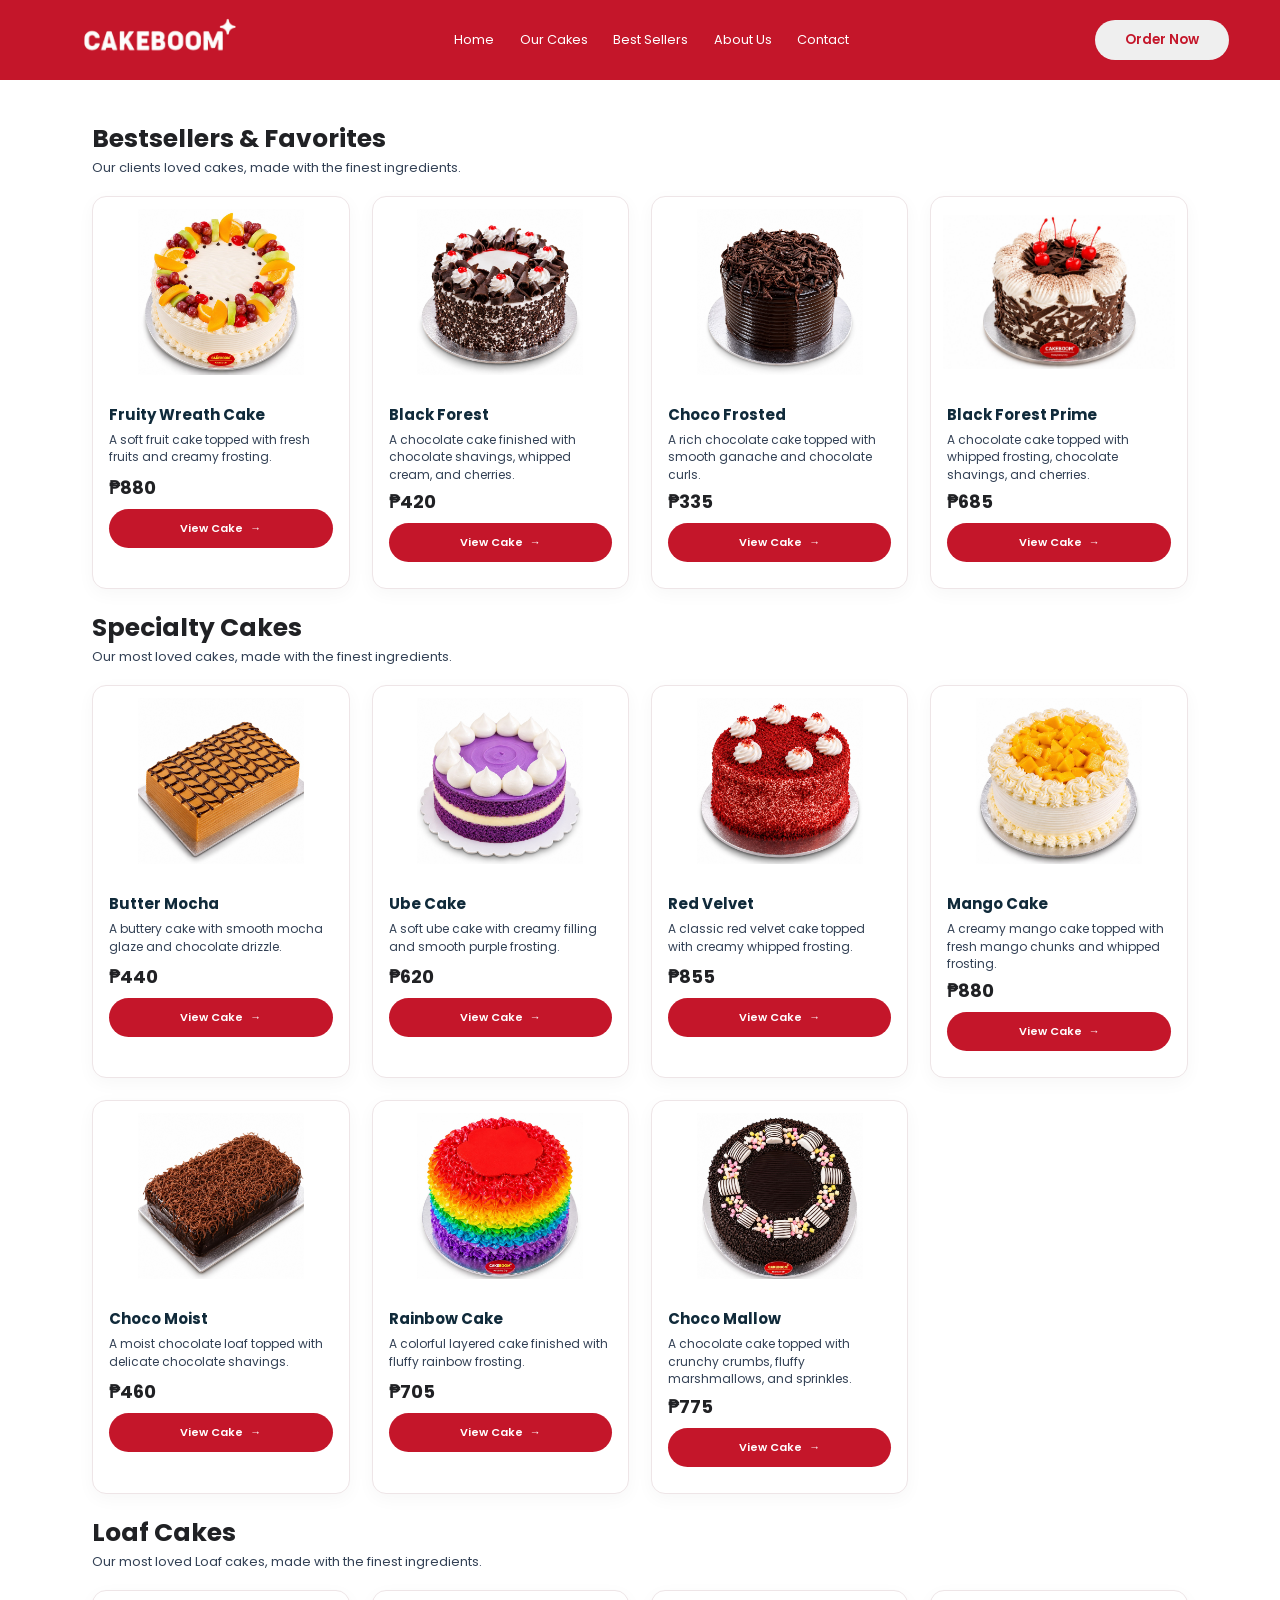
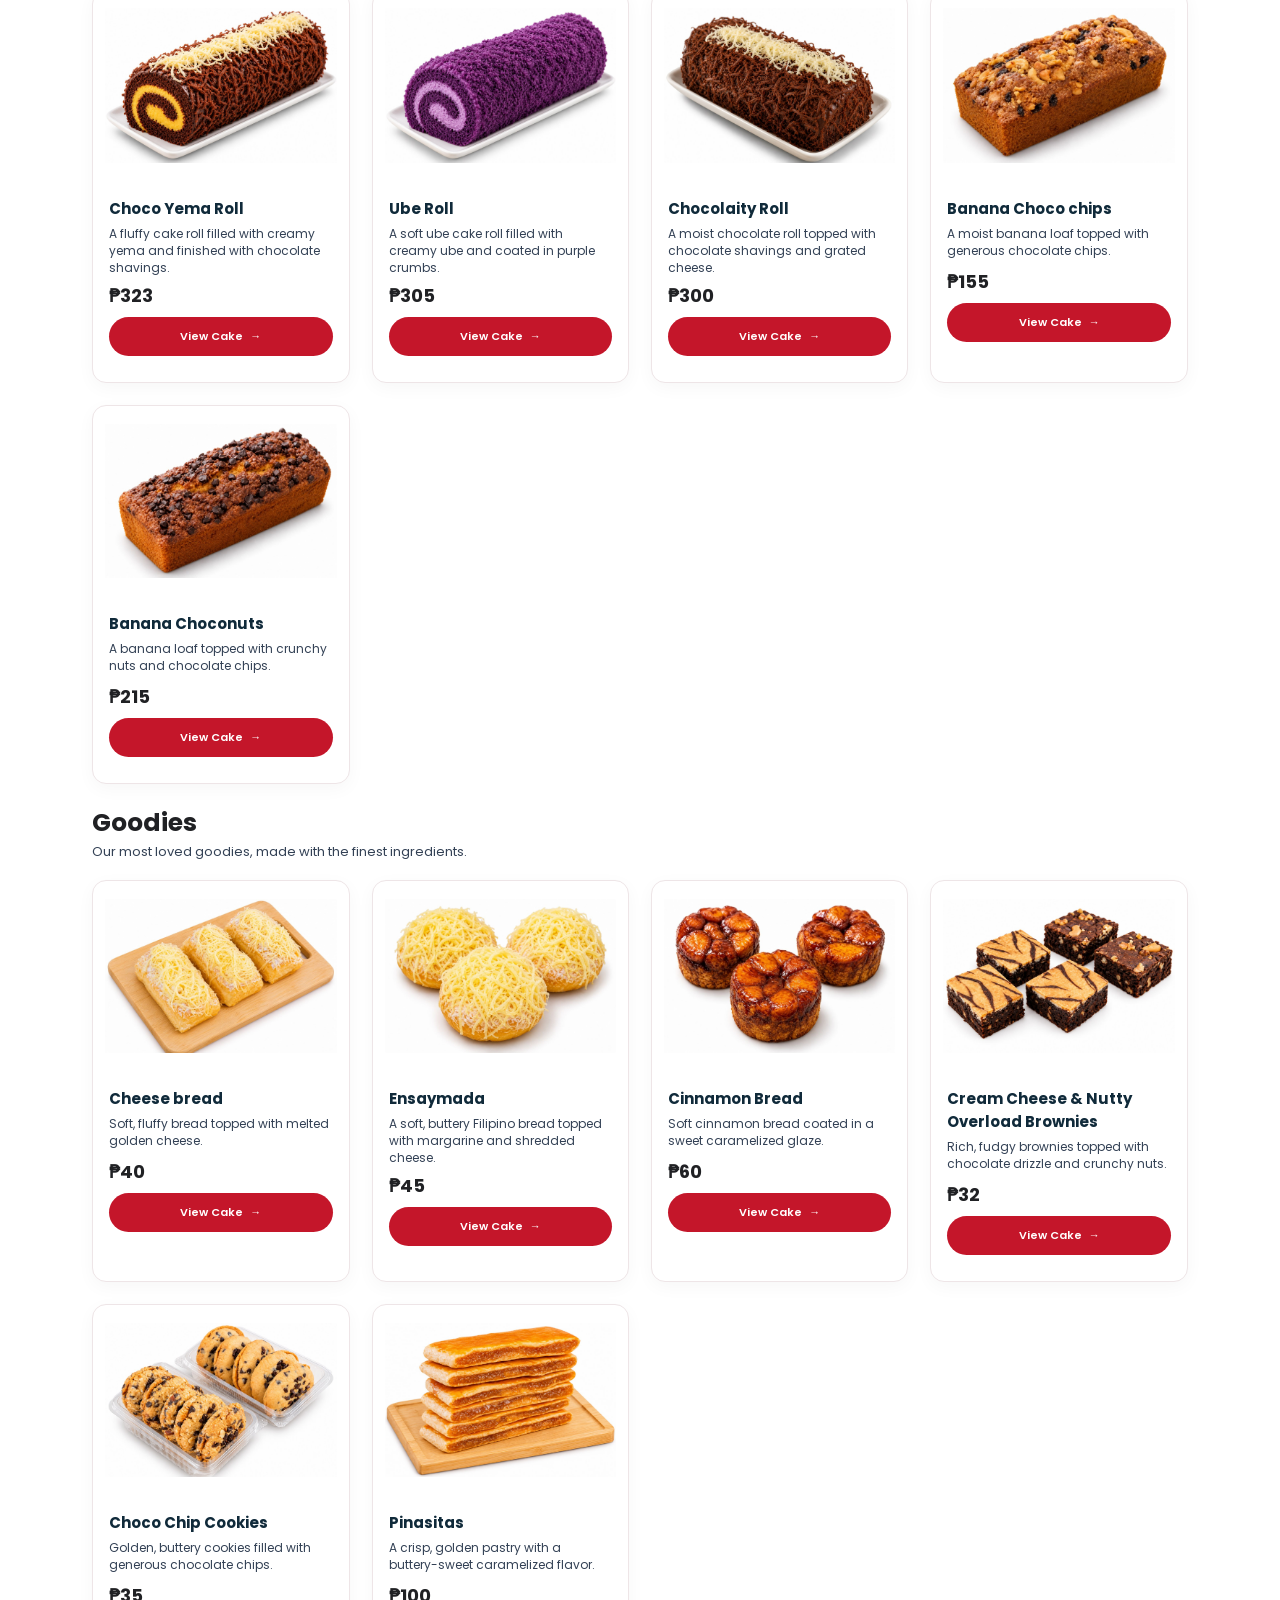
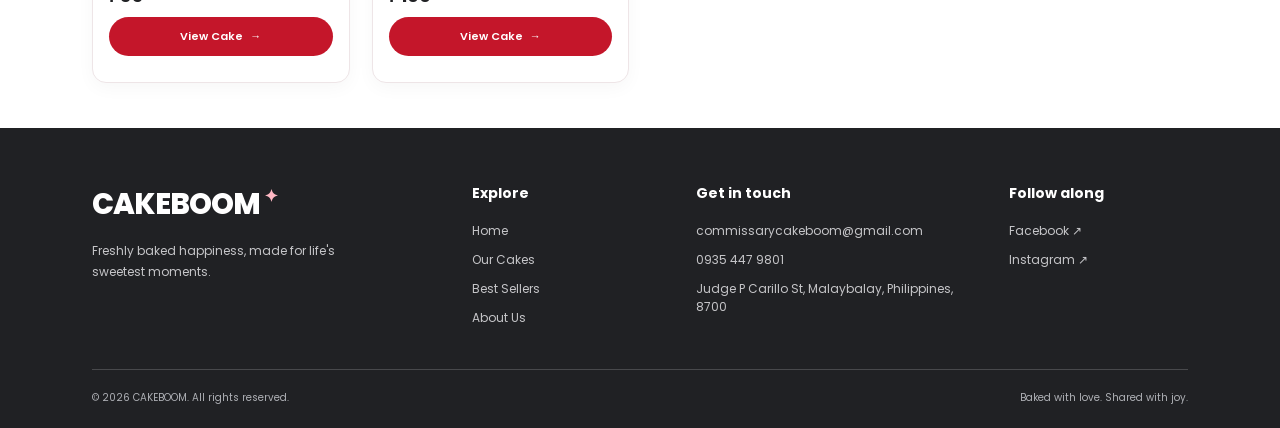
==== pages/cakes.html @ 56c12331 "Shorten cake card descriptions and show lowest prices" ====
<!doctype html>
<html lang="en">
  <head>
    <meta charset="UTF-8" />
    <meta name="viewport" content="width=device-width, initial-scale=1.0" />
    <link
      rel="icon"
      type="image/png"
      sizes="48x48"
      href="/assets/images/favicon.ico"
    />
    <link rel="stylesheet" href="/css/homepage.css" />
    <link rel="stylesheet" href="/css/cakes.css" />
    <link rel="preconnect" href="https://fonts.googleapis.com" />
    <link rel="preconnect" href="https://fonts.gstatic.com" crossorigin />
    <link
      href="https://fonts.googleapis.com/css2?family=Poppins:wght@400;500;600;700;800&display=swap"
      rel="stylesheet"
    />

    <title>Cakeboom</title>
  </head>
  <body>
    <header>
      <div class="header-wrapper">
        <div class="header-container">
          <div>
            <img
              class="logo"
              src="/assets/images/cakeboom-logo.png"
              alt="CakeBoom Logo"
            />
          </div>
          <div>
            <nav>
              <a href="/index.html">Home</a>
              <a href="/pages/cakes.html">Our Cakes</a>
              <a href="#bestsellers">Best Sellers</a>
              <a href="/index.html#about">About Us</a>
              <a href="/index.html#contact">Contact</a>
            </nav>
          </div>
          <div>
            <button class="head-btn">Order Now</button>
          </div>
        </div>
      </div>
    </header>

    <main>
      <section class="cakes-section" id="cakes">
        <div class="cakes-container">
          <!-- Best Seller Cakes -->
          <div class="cakes-heading" id="bestsellers">
            <div>
              <h2>Bestsellers & Favorites</h2>
              <p>Our clients loved cakes, made with the finest ingredients.</p>
            </div>
          </div>
          <div class="cakes-grid">
            <article class="cake-card">
              <img
                class="cake-image"
                src="/assets/images/cake5.jpg"
                alt="Fruity Wreath Cake"
              />
              <div class="cake-info">
                <h3>Fruity Wreath Cake</h3>
                <p>
                  A soft fruit cake topped with fresh fruits and creamy frosting.
                </p>
                <p class="cake-price">₱880</p>
                <a class="cake-link" href="#cake-detail-fruity-wreath-cake"
                  >View Cake <span>→</span></a
                >
              </div>
            </article>

            <article class="cake-card">
              <img
                class="cake-image"
                src="/assets/images/cake6.jpg"
                alt="Black Forest"
              />
              <div class="cake-info">
                <h3>Black Forest</h3>
                <p>
                  A chocolate cake finished with chocolate shavings, whipped cream, and cherries.
                </p>
                <p class="cake-price">₱420</p>
                <a class="cake-link" href="#cake-detail-black-forest"
                  >View Cake <span>→</span></a
                >
              </div>
            </article>

            <article class="cake-card">
              <img
                class="cake-image"
                src="/assets/images/cake7.jpg"
                alt="Choco Frosted"
              />
              <div class="cake-info">
                <h3>Choco Frosted</h3>
                <p>
                  A rich chocolate cake topped with smooth ganache and chocolate curls.
                </p>
                <p class="cake-price">₱335</p>
                <a class="cake-link" href="#cake-detail-choco-frosted"
                  >View Cake <span>→</span></a
                >
              </div>
            </article>

            <article class="cake-card">
              <img
                class="cake-image"
                src="/assets/images/cake8.jpg"
                alt="Black Forest Prime"
              />
              <div class="cake-info">
                <h3>Black Forest Prime</h3>
                <p>
                  A chocolate cake topped with whipped frosting, chocolate shavings, and cherries.
                </p>
                <p class="cake-price">₱685</p>
                <a class="cake-link" href="#cake-detail-black-forest-prime"
                  >View Cake <span>→</span></a
                >
              </div>
            </article>
          </div>

          <!--Specialty Cakes -->
          <div
            class="cakes-heading"
            id="specialty-cakes"
            style="margin-top: 20px"
          >
            <div>
              <h2>Specialty Cakes</h2>
              <p>Our most loved cakes, made with the finest ingredients.</p>
            </div>
          </div>

          <div class="cakes-grid">
            <article class="cake-card">
              <img
                class="cake-image"
                src="/assets/images/cake1.jpg"
                alt="Butter Mocha"
              />
              <div class="cake-info">
                <h3>Butter Mocha</h3>
                <p>
                  A buttery cake with smooth mocha glaze and chocolate drizzle.
                </p>
                <p class="cake-price">₱440</p>
                <a class="cake-link" href="#cake-detail-butter-mocha"
                  >View Cake <span>→</span></a
                >
              </div>
            </article>

            <article class="cake-card">
              <img
                class="cake-image"
                src="/assets/images/cake2.jpg"
                alt="Ube Cake"
              />
              <div class="cake-info">
                <h3>Ube Cake</h3>
                <p>
                  A soft ube cake with creamy filling and smooth purple frosting.
                </p>
                <p class="cake-price">₱620</p>
                <a class="cake-link" href="#cake-detail-ube-cake"
                  >View Cake <span>→</span></a
                >
              </div>
            </article>

            <article class="cake-card">
              <img
                class="cake-image"
                src="/assets/images/cake3.jpg"
                alt="Red Velvet"
              />
              <div class="cake-info">
                <h3>Red Velvet</h3>
                <p>
                  A classic red velvet cake topped with creamy whipped frosting.
                </p>
                <p class="cake-price">₱855</p>
                <a class="cake-link" href="#cake-detail-red-velvet"
                  >View Cake <span>→</span></a
                >
              </div>
            </article>

            <article class="cake-card">
              <img
                class="cake-image"
                src="/assets/images/cake4.jpg"
                alt="Mango Cake"
              />
              <div class="cake-info">
                <h3>Mango Cake</h3>
                <p>
                  A creamy mango cake topped with fresh mango chunks and whipped frosting.
                </p>
                <p class="cake-price">₱880</p>
                <a class="cake-link" href="#cake-detail-mango-cake"
                  >View Cake <span>→</span></a
                >
              </div>
            </article>

            <article class="cake-card">
              <img
                class="cake-image"
                src="/assets/images/cake9.jpg"
                alt="Choco Moist"
              />
              <div class="cake-info">
                <h3>Choco Moist</h3>
                <p>
                  A moist chocolate loaf topped with delicate chocolate shavings.
                </p>
                <p class="cake-price">₱460</p>
                <a class="cake-link" href="#cake-detail-choco-moist"
                  >View Cake <span>→</span></a
                >
              </div>
            </article>

            <article class="cake-card">
              <img
                class="cake-image"
                src="/assets/images/cake24.jpg"
                alt="Rainbow Cake"
              />
              <div class="cake-info">
                <h3>Rainbow Cake</h3>
                <p>
                  A colorful layered cake finished with fluffy rainbow frosting.
                </p>
                <p class="cake-price">₱705</p>
                <a class="cake-link" href="#cake-detail-rainbow-cake"
                  >View Cake <span>→</span></a
                >
              </div>
            </article>

            <article class="cake-card">
              <img
                class="cake-image"
                src="/assets/images/cake16.jpg"
                alt="Choco Mallow"
              />
              <div class="cake-info">
                <h3>Choco Mallow</h3>
                <p>
                  A chocolate cake topped with crunchy crumbs, fluffy marshmallows, and sprinkles.
                </p>
                <p class="cake-price">₱775</p>
                <a class="cake-link" href="#cake-detail-choco-mallow"
                  >View Cake <span>→</span></a
                >
              </div>
            </article>
          </div>

          <!--Loaf Cakes -->
          <div class="cakes-heading" id="loaf-cakes" style="margin-top: 20px">
            <div>
              <h2>Loaf Cakes</h2>
              <p>
                Our most loved Loaf cakes, made with the finest ingredients.
              </p>
            </div>
          </div>

          <div class="cakes-grid">
            <article class="cake-card">
              <img
                class="cake-image"
                src="/assets/images/cake10.jpg"
                alt="Choco Yema Roll"
              />
              <div class="cake-info">
                <h3>Choco Yema Roll</h3>
                <p>
                  A fluffy cake roll filled with creamy yema and finished with chocolate shavings.
                </p>
                <p class="cake-price">₱323</p>
                <a class="cake-link" href="#cake-detail-choco-yema-roll"
                  >View Cake <span>→</span></a
                >
              </div>
            </article>

            <article class="cake-card">
              <img
                class="cake-image"
                src="/assets/images/cake11.jpg"
                alt="Ube Roll"
              />
              <div class="cake-info">
                <h3>Ube Roll</h3>
                <p>
                  A soft ube cake roll filled with creamy ube and coated in purple crumbs.
                </p>
                <p class="cake-price">₱305</p>
                <a class="cake-link" href="#cake-detail-ube-roll"
                  >View Cake <span>→</span></a
                >
              </div>
            </article>

            <article class="cake-card">
              <img
                class="cake-image"
                src="/assets/images/cake12.jpg"
                alt="Chocolaity Roll"
              />
              <div class="cake-info">
                <h3>Chocolaity Roll</h3>
                <p>
                  A moist chocolate roll topped with chocolate shavings and grated cheese.
                </p>
                <p class="cake-price">₱300</p>
                <a class="cake-link" href="#cake-detail-chocolaity-roll"
                  >View Cake <span>→</span></a
                >
              </div>
            </article>

            <article class="cake-card">
              <img
                class="cake-image"
                src="/assets/images/cake13.jpg"
                alt="Banana Choco chips"
              />
              <div class="cake-info">
                <h3>Banana Choco chips</h3>
                <p>
                  A moist banana loaf topped with generous chocolate chips.
                </p>
                <p class="cake-price">₱155</p>
                <a class="cake-link" href="#cake-detail-banana-choco-chips"
                  >View Cake <span>→</span></a
                >
              </div>
            </article>

            <article class="cake-card">
              <img
                class="cake-image"
                src="/assets/images/cake14.jpg"
                alt="Banana Choconuts"
              />
              <div class="cake-info">
                <h3>Banana Choconuts</h3>
                <p>
                  A banana loaf topped with crunchy nuts and chocolate chips.
                </p>
                <p class="cake-price">₱215</p>
                <a class="cake-link" href="#cake-detail-banana-choconuts"
                  >View Cake <span>→</span></a
                >
              </div>
            </article>
          </div>

          <!--Goddies -->
          <div class="cakes-heading" id="goodies" style="margin-top: 20px">
            <div>
              <h2>Goodies</h2>
              <p>Our most loved goodies, made with the finest ingredients.</p>
            </div>
          </div>

          <div class="cakes-grid">
            <article class="cake-card">
              <img
                class="cake-image"
                src="/assets/images/cake17.jpg"
                alt="Cheese bread"
              />
              <div class="cake-info">
                <h3>Cheese bread</h3>
                <p>
                  Soft, fluffy bread topped with melted golden cheese.
                </p>
                <p class="cake-price">₱40</p>
                <a class="cake-link" href="#cake-detail-cheese-bread"
                  >View Cake <span>→</span></a
                >
              </div>
            </article>

            <article class="cake-card">
              <img
                class="cake-image"
                src="/assets/images/cake19.jpg"
                alt="Ensaymada"
              />
              <div class="cake-info">
                <h3>Ensaymada</h3>
                <p>
                  A soft, buttery Filipino bread topped with margarine and shredded cheese.
                </p>
                <p class="cake-price">₱45</p>
                <a class="cake-link" href="#cake-detail-ensaymada"
                  >View Cake <span>→</span></a
                >
              </div>
            </article>

            <article class="cake-card">
              <img
                class="cake-image"
                src="/assets/images/cake20.jpg"
                alt="Cinnamon Bread"
              />
              <div class="cake-info">
                <h3>Cinnamon Bread</h3>
                <p>
                  Soft cinnamon bread coated in a sweet caramelized glaze.
                </p>
                <p class="cake-price">₱60</p>
                <a class="cake-link" href="#cake-detail-cinnamon-bread"
                  >View Cake <span>→</span></a
                >
              </div>
            </article>

            <article class="cake-card">
              <img
                class="cake-image"
                src="/assets/images/cake21.jpg"
                alt="Cream Cheese &amp; Nutty Overload Brownies"
              />
              <div class="cake-info">
                <h3>Cream Cheese &amp; Nutty Overload Brownies</h3>
                <p>
                  Rich, fudgy brownies topped with chocolate drizzle and crunchy nuts.
                </p>
                <p class="cake-price">₱32</p>
                <a class="cake-link" href="#cake-detail-cream-cheese-brownies"
                  >View Cake <span>→</span></a
                >
              </div>
            </article>

            <article class="cake-card">
              <img
                class="cake-image"
                src="/assets/images/cake22.jpg"
                alt="Choco Chip Cookies"
              />
              <div class="cake-info">
                <h3>Choco Chip Cookies</h3>
                <p>
                  Golden, buttery cookies filled with generous chocolate chips.
                </p>
                <p class="cake-price">₱35</p>
                <a class="cake-link" href="#cake-detail-choco-chip-cookies"
                  >View Cake <span>→</span></a
                >
              </div>
            </article>

            <article class="cake-card">
              <img
                class="cake-image"
                src="/assets/images/cake23.jpg"
                alt="Pinasitas"
              />
              <div class="cake-info">
                <h3>Pinasitas</h3>
                <p>
                  A crisp, golden pastry with a buttery-sweet caramelized flavor.
                </p>
                <p class="cake-price">₱100</p>
                <a class="cake-link" href="#cake-detail-pinasitas"
                  >View Cake <span>→</span></a
                >
              </div>
            </article>
          </div>
        </div>
      </section>

      <div class="cake-modal-layer">
        <section
          class="cake-modal"
          id="cake-detail-fruity-wreath-cake"
          role="dialog"
          aria-modal="true"
          aria-labelledby="cake-detail-fruity-wreath-cake-title"
        >
          <a
            class="cake-modal-backdrop"
            href="#cakes"
            aria-label="Close cake details"
          ></a>
          <div class="cake-modal-panel">
            <a class="cake-modal-close" href="#cakes" aria-label="Close"
              >&times;</a
            >
            <div class="cake-modal-image-wrap">
              <img
                src="/assets/images/cake5.jpg"
                alt="Fruity Wreath Cake"
                class="cake-modal-image"
              />
            </div>
            <div class="cake-modal-content">
              <span class="cake-modal-eyebrow">CAKEBOOM FAVORITE</span>
              <h2 id="cake-detail-fruity-wreath-cake-title">
                Fruity Wreath Cake
              </h2>
              <p class="cake-modal-description">
                A delightful fruit cake topped with fresh grapes, mangoes,
                apples, oranges, and cherries, beautifully arranged over smooth,
                creamy frosting. A refreshing treat for every celebration!
              </p>
              <div class="cake-modal-sizes">
                <h3>Available sizes &amp; prices</h3>
                <div class="cake-modal-pricing-list">
                  <div class="cake-modal-price-row">
                    <span>10’R</span><strong>₱880</strong>
                  </div>
                </div>
              </div>
              <a class="cake-modal-contact" href="/index.html#contact"
                >Contact Us to Order <span>→</span></a
              >
              <p class="cake-modal-note">
                No online ordering or payment is required on this page.
              </p>
            </div>
          </div>
        </section>
        <section
          class="cake-modal"
          id="cake-detail-black-forest"
          role="dialog"
          aria-modal="true"
          aria-labelledby="cake-detail-black-forest-title"
        >
          <a
            class="cake-modal-backdrop"
            href="#cakes"
            aria-label="Close cake details"
          ></a>
          <div class="cake-modal-panel">
            <a class="cake-modal-close" href="#cakes" aria-label="Close"
              >&times;</a
            >
            <div class="cake-modal-image-wrap">
              <img
                src="/assets/images/cake6.jpg"
                alt="Black Forest"
                class="cake-modal-image"
              />
            </div>
            <div class="cake-modal-content">
              <span class="cake-modal-eyebrow">CAKEBOOM FAVORITE</span>
              <h2 id="cake-detail-black-forest-title">Black Forest</h2>
              <p class="cake-modal-description">
                A rich chocolate cake covered with crunchy chocolate shavings,
                topped with smooth whipped cream and sweet red cherries. A
                heavenly treat for chocolate lovers!
              </p>
              <div class="cake-modal-sizes">
                <h3>Available sizes &amp; prices</h3>
                <div class="cake-modal-pricing-list">
                  <div class="cake-modal-price-row">
                    <span>10’R</span><strong>₱740</strong>
                  </div>
                  <div class="cake-modal-price-row">
                    <span>7”R</span><strong>₱420</strong>
                  </div>
                  <div class="cake-modal-price-row">
                    <span>8”12R</span><strong>₱720</strong>
                  </div>
                  <div class="cake-modal-price-row">
                    <span>8” x 6”</span><strong>₱435</strong>
                  </div>
                </div>
              </div>
              <a class="cake-modal-contact" href="/index.html#contact"
                >Contact Us to Order <span>→</span></a
              >
              <p class="cake-modal-note">
                No online ordering or payment is required on this page.
              </p>
            </div>
          </div>
        </section>
        <section
          class="cake-modal"
          id="cake-detail-choco-frosted"
          role="dialog"
          aria-modal="true"
          aria-labelledby="cake-detail-choco-frosted-title"
        >
          <a
            class="cake-modal-backdrop"
            href="#cakes"
            aria-label="Close cake details"
          ></a>
          <div class="cake-modal-panel">
            <a class="cake-modal-close" href="#cakes" aria-label="Close"
              >&times;</a
            >
            <div class="cake-modal-image-wrap">
              <img
                src="/assets/images/cake7.jpg"
                alt="Choco Frosted"
                class="cake-modal-image"
              />
            </div>
            <div class="cake-modal-content">
              <span class="cake-modal-eyebrow">CAKEBOOM FAVORITE</span>
              <h2 id="cake-detail-choco-frosted-title">Choco Frosted</h2>
              <p class="cake-modal-description">
                A rich chocolate cake coated in glossy chocolate ganache and
                topped with generous curls of dark chocolate. A decadent delight
                for every chocolate lover!
              </p>
              <div class="cake-modal-sizes">
                <h3>Available sizes &amp; prices</h3>
                <div class="cake-modal-pricing-list">
                  <div class="cake-modal-price-row">
                    <span>7”R</span><strong>₱335</strong>
                  </div>
                  <div class="cake-modal-price-row">
                    <span>8”12R</span><strong>₱570</strong>
                  </div>
                  <div class="cake-modal-price-row">
                    <span>8” x 6”</span><strong>₱350</strong>
                  </div>
                </div>
              </div>
              <a class="cake-modal-contact" href="/index.html#contact"
                >Contact Us to Order <span>→</span></a
              >
              <p class="cake-modal-note">
                No online ordering or payment is required on this page.
              </p>
            </div>
          </div>
        </section>
        <section
          class="cake-modal"
          id="cake-detail-black-forest-prime"
          role="dialog"
          aria-modal="true"
          aria-labelledby="cake-detail-black-forest-prime-title"
        >
          <a
            class="cake-modal-backdrop"
            href="#cakes"
            aria-label="Close cake details"
          ></a>
          <div class="cake-modal-panel">
            <a class="cake-modal-close" href="#cakes" aria-label="Close"
              >&times;</a
            >
            <div class="cake-modal-image-wrap">
              <img
                src="/assets/images/cake8.jpg"
                alt="Black Forest Prime"
                class="cake-modal-image"
              />
            </div>
            <div class="cake-modal-content">
              <span class="cake-modal-eyebrow">CAKEBOOM FAVORITE</span>
              <h2 id="cake-detail-black-forest-prime-title">
                Black Forest Prime
              </h2>
              <p class="cake-modal-description">
                A delicious chocolate cake topped with creamy whipped frosting,
                rich chocolate shavings, and sweet red cherries. Perfect for
                satisfying your chocolate cravings!
              </p>
              <div class="cake-modal-sizes">
                <h3>Available sizes &amp; prices</h3>
                <div class="cake-modal-pricing-list">
                  <div class="cake-modal-price-row">
                    <span>7”R</span><strong>₱685</strong>
                  </div>
                </div>
              </div>
              <a class="cake-modal-contact" href="/index.html#contact"
                >Contact Us to Order <span>→</span></a
              >
              <p class="cake-modal-note">
                No online ordering or payment is required on this page.
              </p>
            </div>
          </div>
        </section>
        <section
          class="cake-modal"
          id="cake-detail-butter-mocha"
          role="dialog"
          aria-modal="true"
          aria-labelledby="cake-detail-butter-mocha-title"
        >
          <a
            class="cake-modal-backdrop"
            href="#cakes"
            aria-label="Close cake details"
          ></a>
          <div class="cake-modal-panel">
            <a class="cake-modal-close" href="#cakes" aria-label="Close"
              >&times;</a
            >
            <div class="cake-modal-image-wrap">
              <img
                src="/assets/images/cake1.jpg"
                alt="Butter Mocha"
                class="cake-modal-image"
              />
            </div>
            <div class="cake-modal-content">
              <span class="cake-modal-eyebrow">CAKEBOOM FAVORITE</span>
              <h2 id="cake-detail-butter-mocha-title">Butter Mocha</h2>
              <p class="cake-modal-description">
                Rich, buttery layers topped with a smooth mocha glaze and
                delicate chocolate drizzle for a perfectly sweet indulgence.
              </p>
              <div class="cake-modal-sizes">
                <h3>Available sizes &amp; prices</h3>
                <div class="cake-modal-pricing-list">
                  <div class="cake-modal-price-row">
                    <span>8’ x 12</span><strong>₱740</strong>
                  </div>
                  <div class="cake-modal-price-row">
                    <span>Size not specified (listed as “8’x”)</span
                    ><strong>₱440</strong>
                  </div>
                </div>
                <p class="cake-modal-pricing-note">
                  The second size label is incomplete in the supplied document,
                  so its full size has not been guessed.
                </p>
              </div>
              <a class="cake-modal-contact" href="/index.html#contact"
                >Contact Us to Order <span>→</span></a
              >
              <p class="cake-modal-note">
                No online ordering or payment is required on this page.
              </p>
            </div>
          </div>
        </section>
        <section
          class="cake-modal"
          id="cake-detail-ube-cake"
          role="dialog"
          aria-modal="true"
          aria-labelledby="cake-detail-ube-cake-title"
        >
          <a
            class="cake-modal-backdrop"
            href="#cakes"
            aria-label="Close cake details"
          ></a>
          <div class="cake-modal-panel">
            <a class="cake-modal-close" href="#cakes" aria-label="Close"
              >&times;</a
            >
            <div class="cake-modal-image-wrap">
              <img
                src="/assets/images/cake2.jpg"
                alt="Ube Cake"
                class="cake-modal-image"
              />
            </div>
            <div class="cake-modal-content">
              <span class="cake-modal-eyebrow">CAKEBOOM FAVORITE</span>
              <h2 id="cake-detail-ube-cake-title">Ube Cake</h2>
              <p class="cake-modal-description">
                Moist chocolate layers filled with creamy vanilla custard and
                topped with smooth purple frosting and delicate cream swirls.
              </p>
              <div class="cake-modal-sizes">
                <h3>Available sizes &amp; prices</h3>
                <div class="cake-modal-pricing-list">
                  <div class="cake-modal-price-row">
                    <span>7’R</span><strong>₱620</strong>
                  </div>
                </div>
              </div>
              <a class="cake-modal-contact" href="/index.html#contact"
                >Contact Us to Order <span>→</span></a
              >
              <p class="cake-modal-note">
                No online ordering or payment is required on this page.
              </p>
            </div>
          </div>
        </section>
        <section
          class="cake-modal"
          id="cake-detail-red-velvet"
          role="dialog"
          aria-modal="true"
          aria-labelledby="cake-detail-red-velvet-title"
        >
          <a
            class="cake-modal-backdrop"
            href="#cakes"
            aria-label="Close cake details"
          ></a>
          <div class="cake-modal-panel">
            <a class="cake-modal-close" href="#cakes" aria-label="Close"
              >&times;</a
            >
            <div class="cake-modal-image-wrap">
              <img
                src="/assets/images/cake3.jpg"
                alt="Red Velvet"
                class="cake-modal-image"
              />
            </div>
            <div class="cake-modal-content">
              <span class="cake-modal-eyebrow">CAKEBOOM FAVORITE</span>
              <h2 id="cake-detail-red-velvet-title">Red Velvet</h2>
              <p class="cake-modal-description">
                A rich red velvet cake coated with soft red crumbs, topped with
                creamy whipped frosting swirls for a perfectly sweet and
                indulgent treat.
              </p>
              <div class="cake-modal-sizes">
                <h3>Available sizes &amp; prices</h3>
                <div class="cake-modal-pricing-list">
                  <div class="cake-modal-price-row">
                    <span>7’R</span><strong>₱855</strong>
                  </div>
                </div>
              </div>
              <a class="cake-modal-contact" href="/index.html#contact"
                >Contact Us to Order <span>→</span></a
              >
              <p class="cake-modal-note">
                No online ordering or payment is required on this page.
              </p>
            </div>
          </div>
        </section>
        <section
          class="cake-modal"
          id="cake-detail-mango-cake"
          role="dialog"
          aria-modal="true"
          aria-labelledby="cake-detail-mango-cake-title"
        >
          <a
            class="cake-modal-backdrop"
            href="#cakes"
            aria-label="Close cake details"
          ></a>
          <div class="cake-modal-panel">
            <a class="cake-modal-close" href="#cakes" aria-label="Close"
              >&times;</a
            >
            <div class="cake-modal-image-wrap">
              <img
                src="/assets/images/cake4.jpg"
                alt="Mango Cake"
                class="cake-modal-image"
              />
            </div>
            <div class="cake-modal-content">
              <span class="cake-modal-eyebrow">CAKEBOOM FAVORITE</span>
              <h2 id="cake-detail-mango-cake-title">Mango Cake</h2>
              <p class="cake-modal-description">
                A soft and creamy mango cake topped with juicy fresh mango
                chunks and beautifully piped whipped frosting. A tropical
                delight in every slice!
              </p>
              <div class="cake-modal-sizes">
                <h3>Available sizes &amp; prices</h3>
                <div class="cake-modal-pricing-list">
                  <div class="cake-modal-price-row">
                    <span>8’ x 12’</span><strong>₱880</strong>
                  </div>
                </div>
              </div>
              <a class="cake-modal-contact" href="/index.html#contact"
                >Contact Us to Order <span>→</span></a
              >
              <p class="cake-modal-note">
                No online ordering or payment is required on this page.
              </p>
            </div>
          </div>
        </section>
        <section
          class="cake-modal"
          id="cake-detail-choco-moist"
          role="dialog"
          aria-modal="true"
          aria-labelledby="cake-detail-choco-moist-title"
        >
          <a
            class="cake-modal-backdrop"
            href="#cakes"
            aria-label="Close cake details"
          ></a>
          <div class="cake-modal-panel">
            <a class="cake-modal-close" href="#cakes" aria-label="Close"
              >&times;</a
            >
            <div class="cake-modal-image-wrap">
              <img
                src="/assets/images/cake9.jpg"
                alt="Choco Moist"
                class="cake-modal-image"
              />
            </div>
            <div class="cake-modal-content">
              <span class="cake-modal-eyebrow">CAKEBOOM FAVORITE</span>
              <h2 id="cake-detail-choco-moist-title">Choco Moist</h2>
              <p class="cake-modal-description">
                A moist chocolate loaf cake generously topped with delicate
                chocolate shavings for an extra-rich and irresistible chocolate
                experience!
              </p>
              <div class="cake-modal-sizes">
                <h3>Available sizes &amp; prices</h3>
                <div class="cake-modal-pricing-list">
                  <div class="cake-modal-price-row">
                    <span>8”12R</span><strong>₱775</strong>
                  </div>
                  <div class="cake-modal-price-row">
                    <span>8” x 6”</span><strong>₱460</strong>
                  </div>
                </div>
              </div>
              <a class="cake-modal-contact" href="/index.html#contact"
                >Contact Us to Order <span>→</span></a
              >
              <p class="cake-modal-note">
                No online ordering or payment is required on this page.
              </p>
            </div>
          </div>
        </section>
        <section
          class="cake-modal"
          id="cake-detail-rainbow-cake"
          role="dialog"
          aria-modal="true"
          aria-labelledby="cake-detail-rainbow-cake-title"
        >
          <a
            class="cake-modal-backdrop"
            href="#cakes"
            aria-label="Close cake details"
          ></a>
          <div class="cake-modal-panel">
            <a class="cake-modal-close" href="#cakes" aria-label="Close"
              >&times;</a
            >
            <div class="cake-modal-image-wrap">
              <img
                src="/assets/images/cake24.jpg"
                alt="Rainbow Cake"
                class="cake-modal-image"
              />
            </div>
            <div class="cake-modal-content">
              <span class="cake-modal-eyebrow">CAKEBOOM FAVORITE</span>
              <h2 id="cake-detail-rainbow-cake-title">Rainbow Cake</h2>
              <p class="cake-modal-description">
                A vibrant rainbow cake layered with soft, fluffy frosting in
                beautiful rainbow colors. Perfectly decorated with colorful
                buttercream swirls, making every celebration brighter, sweeter,
                and more memorable!
              </p>
              <div class="cake-modal-sizes">
                <h3>Available sizes &amp; prices</h3>
                <div class="cake-modal-pricing-list">
                  <div class="cake-modal-price-row">
                    <span>Price</span><strong>₱705</strong>
                  </div>
                </div>
              </div>
              <a class="cake-modal-contact" href="/index.html#contact"
                >Contact Us to Order <span>→</span></a
              >
              <p class="cake-modal-note">
                No online ordering or payment is required on this page.
              </p>
            </div>
          </div>
        </section>
        <section
          class="cake-modal"
          id="cake-detail-choco-mallow"
          role="dialog"
          aria-modal="true"
          aria-labelledby="cake-detail-choco-mallow-title"
        >
          <a
            class="cake-modal-backdrop"
            href="#cakes"
            aria-label="Close cake details"
          ></a>
          <div class="cake-modal-panel">
            <a class="cake-modal-close" href="#cakes" aria-label="Close"
              >&times;</a
            >
            <div class="cake-modal-image-wrap">
              <img
                src="/assets/images/cake16.jpg"
                alt="Choco Mallow"
                class="cake-modal-image"
              />
            </div>
            <div class="cake-modal-content">
              <span class="cake-modal-eyebrow">CAKEBOOM FAVORITE</span>
              <h2 id="cake-detail-choco-mallow-title">Choco Mallow</h2>
              <p class="cake-modal-description">
                A rich chocolate cake coated with crunchy chocolate crumbs,
                topped with fluffy marshmallows, colorful sprinkles, and smooth
                chocolate frosting for a sweet and delightful treat!
              </p>
              <div class="cake-modal-sizes">
                <h3>Available sizes &amp; prices</h3>
                <div class="cake-modal-pricing-list">
                  <div class="cake-modal-price-row">
                    <span>10’R</span><strong>₱775</strong>
                  </div>
                </div>
              </div>
              <a class="cake-modal-contact" href="/index.html#contact"
                >Contact Us to Order <span>→</span></a
              >
              <p class="cake-modal-note">
                No online ordering or payment is required on this page.
              </p>
            </div>
          </div>
        </section>
        <section
          class="cake-modal"
          id="cake-detail-choco-yema-roll"
          role="dialog"
          aria-modal="true"
          aria-labelledby="cake-detail-choco-yema-roll-title"
        >
          <a
            class="cake-modal-backdrop"
            href="#cakes"
            aria-label="Close cake details"
          ></a>
          <div class="cake-modal-panel">
            <a class="cake-modal-close" href="#cakes" aria-label="Close"
              >&times;</a
            >
            <div class="cake-modal-image-wrap">
              <img
                src="/assets/images/cake10.jpg"
                alt="Choco Yema Roll"
                class="cake-modal-image"
              />
            </div>
            <div class="cake-modal-content">
              <span class="cake-modal-eyebrow">CAKEBOOM FAVORITE</span>
              <h2 id="cake-detail-choco-yema-roll-title">Choco Yema Roll</h2>
              <p class="cake-modal-description">
                A soft and fluffy yema cake roll filled with rich, creamy yema
                custard, coated in chocolate shavings and topped with delicate
                cheese strands for a sweet and indulgent treat!
              </p>
              <div class="cake-modal-sizes">
                <h3>Available sizes &amp; prices</h3>
                <div class="cake-modal-pricing-list">
                  <div class="cake-modal-price-row">
                    <span>Whole Roll</span><strong>₱485</strong>
                  </div>
                  <div class="cake-modal-price-row">
                    <span>Half Roll</span><strong>₱323</strong>
                  </div>
                </div>
              </div>
              <a class="cake-modal-contact" href="/index.html#contact"
                >Contact Us to Order <span>→</span></a
              >
              <p class="cake-modal-note">
                No online ordering or payment is required on this page.
              </p>
            </div>
          </div>
        </section>
        <section
          class="cake-modal"
          id="cake-detail-ube-roll"
          role="dialog"
          aria-modal="true"
          aria-labelledby="cake-detail-ube-roll-title"
        >
          <a
            class="cake-modal-backdrop"
            href="#cakes"
            aria-label="Close cake details"
          ></a>
          <div class="cake-modal-panel">
            <a class="cake-modal-close" href="#cakes" aria-label="Close"
              >&times;</a
            >
            <div class="cake-modal-image-wrap">
              <img
                src="/assets/images/cake11.jpg"
                alt="Ube Roll"
                class="cake-modal-image"
              />
            </div>
            <div class="cake-modal-content">
              <span class="cake-modal-eyebrow">CAKEBOOM FAVORITE</span>
              <h2 id="cake-detail-ube-roll-title">Ube Roll</h2>
              <p class="cake-modal-description">
                A soft and fluffy ube cake roll filled with creamy ube goodness,
                coated in delicate purple crumbs for a deliciously sweet
                Filipino favorite!
              </p>
              <div class="cake-modal-sizes">
                <h3>Available sizes &amp; prices</h3>
                <div class="cake-modal-pricing-list">
                  <div class="cake-modal-price-row">
                    <span>Whole Roll</span><strong>₱455</strong>
                  </div>
                  <div class="cake-modal-price-row">
                    <span>Half Roll</span><strong>₱305</strong>
                  </div>
                </div>
              </div>
              <a class="cake-modal-contact" href="/index.html#contact"
                >Contact Us to Order <span>→</span></a
              >
              <p class="cake-modal-note">
                No online ordering or payment is required on this page.
              </p>
            </div>
          </div>
        </section>
        <section
          class="cake-modal"
          id="cake-detail-chocolaity-roll"
          role="dialog"
          aria-modal="true"
          aria-labelledby="cake-detail-chocolaity-roll-title"
        >
          <a
            class="cake-modal-backdrop"
            href="#cakes"
            aria-label="Close cake details"
          ></a>
          <div class="cake-modal-panel">
            <a class="cake-modal-close" href="#cakes" aria-label="Close"
              >&times;</a
            >
            <div class="cake-modal-image-wrap">
              <img
                src="/assets/images/cake12.jpg"
                alt="Chocolaity Roll"
                class="cake-modal-image"
              />
            </div>
            <div class="cake-modal-content">
              <span class="cake-modal-eyebrow">CAKEBOOM FAVORITE</span>
              <h2 id="cake-detail-chocolaity-roll-title">Chocolaity Roll</h2>
              <p class="cake-modal-description">
                A soft and moist chocolate cake roll generously coated with rich
                chocolate shavings and topped with creamy grated cheese for a
                delicious sweet-and-savory combination!
              </p>
              <div class="cake-modal-sizes">
                <h3>Available sizes &amp; prices</h3>
                <div class="cake-modal-pricing-list">
                  <div class="cake-modal-price-row">
                    <span>Whole Roll</span><strong>₱440</strong>
                  </div>
                  <div class="cake-modal-price-row">
                    <span>Half Roll</span><strong>₱300</strong>
                  </div>
                </div>
              </div>
              <a class="cake-modal-contact" href="/index.html#contact"
                >Contact Us to Order <span>→</span></a
              >
              <p class="cake-modal-note">
                No online ordering or payment is required on this page.
              </p>
            </div>
          </div>
        </section>
        <section
          class="cake-modal"
          id="cake-detail-banana-choco-chips"
          role="dialog"
          aria-modal="true"
          aria-labelledby="cake-detail-banana-choco-chips-title"
        >
          <a
            class="cake-modal-backdrop"
            href="#cakes"
            aria-label="Close cake details"
          ></a>
          <div class="cake-modal-panel">
            <a class="cake-modal-close" href="#cakes" aria-label="Close"
              >&times;</a
            >
            <div class="cake-modal-image-wrap">
              <img
                src="/assets/images/cake13.jpg"
                alt="Banana Choco chips"
                class="cake-modal-image"
              />
            </div>
            <div class="cake-modal-content">
              <span class="cake-modal-eyebrow">CAKEBOOM FAVORITE</span>
              <h2 id="cake-detail-banana-choco-chips-title">
                Banana Choco chips
              </h2>
              <p class="cake-modal-description">
                A moist and fluffy banana loaf topped with generous chocolate
                chips, delivering the perfect blend of rich chocolate and sweet
                banana flavors in every bite!
              </p>
              <div class="cake-modal-sizes">
                <h3>Available sizes &amp; prices</h3>
                <div class="cake-modal-pricing-list">
                  <div class="cake-modal-price-row">
                    <span>7” loaf</span><strong>₱155</strong>
                  </div>
                </div>
              </div>
              <a class="cake-modal-contact" href="/index.html#contact"
                >Contact Us to Order <span>→</span></a
              >
              <p class="cake-modal-note">
                No online ordering or payment is required on this page.
              </p>
            </div>
          </div>
        </section>
        <section
          class="cake-modal"
          id="cake-detail-banana-choconuts"
          role="dialog"
          aria-modal="true"
          aria-labelledby="cake-detail-banana-choconuts-title"
        >
          <a
            class="cake-modal-backdrop"
            href="#cakes"
            aria-label="Close cake details"
          ></a>
          <div class="cake-modal-panel">
            <a class="cake-modal-close" href="#cakes" aria-label="Close"
              >&times;</a
            >
            <div class="cake-modal-image-wrap">
              <img
                src="/assets/images/cake14.jpg"
                alt="Banana Choconuts"
                class="cake-modal-image"
              />
            </div>
            <div class="cake-modal-content">
              <span class="cake-modal-eyebrow">CAKEBOOM FAVORITE</span>
              <h2 id="cake-detail-banana-choconuts-title">Banana Choconuts</h2>
              <p class="cake-modal-description">
                A soft and moist banana loaf topped with crunchy nuts and rich
                chocolate chips, creating a delicious combination of sweetness
                and texture in every bite!
              </p>
              <div class="cake-modal-sizes">
                <h3>Available sizes &amp; prices</h3>
                <div class="cake-modal-pricing-list">
                  <div class="cake-modal-price-row">
                    <span>7” loaf</span><strong>₱215</strong>
                  </div>
                </div>
              </div>
              <a class="cake-modal-contact" href="/index.html#contact"
                >Contact Us to Order <span>→</span></a
              >
              <p class="cake-modal-note">
                No online ordering or payment is required on this page.
              </p>
            </div>
          </div>
        </section>
        <section
          class="cake-modal"
          id="cake-detail-cheese-bread"
          role="dialog"
          aria-modal="true"
          aria-labelledby="cake-detail-cheese-bread-title"
        >
          <a
            class="cake-modal-backdrop"
            href="#cakes"
            aria-label="Close cake details"
          ></a>
          <div class="cake-modal-panel">
            <a class="cake-modal-close" href="#cakes" aria-label="Close"
              >&times;</a
            >
            <div class="cake-modal-image-wrap">
              <img
                src="/assets/images/cake17.jpg"
                alt="Cheese bread"
                class="cake-modal-image"
              />
            </div>
            <div class="cake-modal-content">
              <span class="cake-modal-eyebrow">CAKEBOOM FAVORITE</span>
              <h2 id="cake-detail-cheese-bread-title">Cheese bread</h2>
              <p class="cake-modal-description">
                Soft, fluffy cheese bread generously topped with melted, golden
                cheese. Every bite delivers the perfect balance of savory
                goodness and irresistible cheesy flavor!
              </p>
              <div class="cake-modal-sizes">
                <h3>Available sizes &amp; prices</h3>
                <div class="cake-modal-pricing-list">
                  <div class="cake-modal-price-row">
                    <span>Per piece</span><strong>₱40</strong>
                  </div>
                </div>
                <p class="cake-modal-pricing-note">
                  The box-of-6 price was not provided in the supplied document.
                </p>
              </div>
              <a class="cake-modal-contact" href="/index.html#contact"
                >Contact Us to Order <span>→</span></a
              >
              <p class="cake-modal-note">
                No online ordering or payment is required on this page.
              </p>
            </div>
          </div>
        </section>
        <section
          class="cake-modal"
          id="cake-detail-ensaymada"
          role="dialog"
          aria-modal="true"
          aria-labelledby="cake-detail-ensaymada-title"
        >
          <a
            class="cake-modal-backdrop"
            href="#cakes"
            aria-label="Close cake details"
          ></a>
          <div class="cake-modal-panel">
            <a class="cake-modal-close" href="#cakes" aria-label="Close"
              >&times;</a
            >
            <div class="cake-modal-image-wrap">
              <img
                src="/assets/images/cake19.jpg"
                alt="Ensaymada"
                class="cake-modal-image"
              />
            </div>
            <div class="cake-modal-content">
              <span class="cake-modal-eyebrow">CAKEBOOM FAVORITE</span>
              <h2 id="cake-detail-ensaymada-title">Ensaymada</h2>
              <p class="cake-modal-description">
                Soft, fluffy, and buttery ensaymada generously topped with
                creamy margarine and shredded cheese. A classic Filipino
                favorite that makes every bite delightfully sweet and cheesy!
              </p>
              <div class="cake-modal-sizes">
                <h3>Available sizes &amp; prices</h3>
                <div class="cake-modal-pricing-list">
                  <div class="cake-modal-price-row">
                    <span>Box of 6</span><strong>₱270</strong>
                  </div>
                  <div class="cake-modal-price-row">
                    <span>Per piece</span><strong>₱45</strong>
                  </div>
                </div>
              </div>
              <a class="cake-modal-contact" href="/index.html#contact"
                >Contact Us to Order <span>→</span></a
              >
              <p class="cake-modal-note">
                No online ordering or payment is required on this page.
              </p>
            </div>
          </div>
        </section>
        <section
          class="cake-modal"
          id="cake-detail-cinnamon-bread"
          role="dialog"
          aria-modal="true"
          aria-labelledby="cake-detail-cinnamon-bread-title"
        >
          <a
            class="cake-modal-backdrop"
            href="#cakes"
            aria-label="Close cake details"
          ></a>
          <div class="cake-modal-panel">
            <a class="cake-modal-close" href="#cakes" aria-label="Close"
              >&times;</a
            >
            <div class="cake-modal-image-wrap">
              <img
                src="/assets/images/cake20.jpg"
                alt="Cinnamon Bread"
                class="cake-modal-image"
              />
            </div>
            <div class="cake-modal-content">
              <span class="cake-modal-eyebrow">CAKEBOOM FAVORITE</span>
              <h2 id="cake-detail-cinnamon-bread-title">Cinnamon Bread</h2>
              <p class="cake-modal-description">
                Soft and fluffy cinnamon bread coated in a rich, sweet
                caramelized glaze, delivering a warm cinnamon aroma and a
                deliciously sweet flavor in every bite!
              </p>
              <div class="cake-modal-sizes">
                <h3>Available sizes &amp; prices</h3>
                <div class="cake-modal-pricing-list">
                  <div class="cake-modal-price-row">
                    <span>Box of 6</span><strong>₱300</strong>
                  </div>
                  <div class="cake-modal-price-row">
                    <span>Per piece</span><strong>₱60</strong>
                  </div>
                </div>
              </div>
              <a class="cake-modal-contact" href="/index.html#contact"
                >Contact Us to Order <span>→</span></a
              >
              <p class="cake-modal-note">
                No online ordering or payment is required on this page.
              </p>
            </div>
          </div>
        </section>
        <section
          class="cake-modal"
          id="cake-detail-cream-cheese-brownies"
          role="dialog"
          aria-modal="true"
          aria-labelledby="cake-detail-cream-cheese-brownies-title"
        >
          <a
            class="cake-modal-backdrop"
            href="#cakes"
            aria-label="Close cake details"
          ></a>
          <div class="cake-modal-panel">
            <a class="cake-modal-close" href="#cakes" aria-label="Close"
              >&times;</a
            >
            <div class="cake-modal-image-wrap">
              <img
                src="/assets/images/cake21.jpg"
                alt="Cream Cheese &amp; Nutty Overload Brownies"
                class="cake-modal-image"
              />
            </div>
            <div class="cake-modal-content">
              <span class="cake-modal-eyebrow">CAKEBOOM FAVORITE</span>
              <h2 id="cake-detail-cream-cheese-brownies-title">
                Cream Cheese &amp; Nutty Overload Brownies
              </h2>
              <p class="cake-modal-description">
                Indulge in rich, fudgy brownies in two delicious varieties,
                beautifully topped with chocolate drizzle and crunchy nuts.
                Perfectly chewy, chocolatey, and irresistible in every bite!
              </p>
              <div class="cake-modal-sizes">
                <h3>Available sizes &amp; prices</h3>
                <div class="cake-modal-pricing-list">
                  <div class="cake-modal-price-row">
                    <span>Per piece</span><strong>₱32</strong>
                  </div>
                </div>
              </div>
              <a class="cake-modal-contact" href="/index.html#contact"
                >Contact Us to Order <span>→</span></a
              >
              <p class="cake-modal-note">
                No online ordering or payment is required on this page.
              </p>
            </div>
          </div>
        </section>
        <section
          class="cake-modal"
          id="cake-detail-choco-chip-cookies"
          role="dialog"
          aria-modal="true"
          aria-labelledby="cake-detail-choco-chip-cookies-title"
        >
          <a
            class="cake-modal-backdrop"
            href="#cakes"
            aria-label="Close cake details"
          ></a>
          <div class="cake-modal-panel">
            <a class="cake-modal-close" href="#cakes" aria-label="Close"
              >&times;</a
            >
            <div class="cake-modal-image-wrap">
              <img
                src="/assets/images/cake22.jpg"
                alt="Choco Chip Cookies"
                class="cake-modal-image"
              />
            </div>
            <div class="cake-modal-content">
              <span class="cake-modal-eyebrow">CAKEBOOM FAVORITE</span>
              <h2 id="cake-detail-choco-chip-cookies-title">
                Choco Chip Cookies
              </h2>
              <p class="cake-modal-description">
                Freshly baked chocolate chip cookies with a golden, buttery
                texture and generous chocolate chips in every bite. Crispy on
                the outside, soft on the inside, and perfect for satisfying your
                sweet cravings!
              </p>
              <div class="cake-modal-sizes">
                <h3>Available sizes &amp; prices</h3>
                <div class="cake-modal-pricing-list">
                  <div class="cake-modal-price-row">
                    <span>Pack of 10</span><strong>₱350</strong>
                  </div>
                  <div class="cake-modal-price-row">
                    <span>Per piece</span><strong>₱35</strong>
                  </div>
                </div>
              </div>
              <a class="cake-modal-contact" href="/index.html#contact"
                >Contact Us to Order <span>→</span></a
              >
              <p class="cake-modal-note">
                No online ordering or payment is required on this page.
              </p>
            </div>
          </div>
        </section>
        <section
          class="cake-modal"
          id="cake-detail-pinasitas"
          role="dialog"
          aria-modal="true"
          aria-labelledby="cake-detail-pinasitas-title"
        >
          <a
            class="cake-modal-backdrop"
            href="#cakes"
            aria-label="Close cake details"
          ></a>
          <div class="cake-modal-panel">
            <a class="cake-modal-close" href="#cakes" aria-label="Close"
              >&times;</a
            >
            <div class="cake-modal-image-wrap">
              <img
                src="/assets/images/cake23.jpg"
                alt="Pinasitas"
                class="cake-modal-image"
              />
            </div>
            <div class="cake-modal-content">
              <span class="cake-modal-eyebrow">CAKEBOOM FAVORITE</span>
              <h2 id="cake-detail-pinasitas-title">Pinasitas</h2>
              <p class="cake-modal-description">
                Cakeboom's famous Pinasitas, featuring a delightful
                buttery-sweet flavor with a hint of caramelized goodness,
                layered in a crispy, golden-brown pastry. A perfect treat for
                your merienda cravings!
              </p>
              <div class="cake-modal-sizes">
                <h3>Available sizes &amp; prices</h3>
                <div class="cake-modal-pricing-list">
                  <div class="cake-modal-price-row">
                    <span>Pack of 10</span><strong>₱100</strong>
                  </div>
                </div>
                <p class="cake-modal-pricing-note">
                  The per-piece price was not provided in the supplied document.
                </p>
              </div>
              <a class="cake-modal-contact" href="/index.html#contact"
                >Contact Us to Order <span>→</span></a
              >
              <p class="cake-modal-note">
                No online ordering or payment is required on this page.
              </p>
            </div>
          </div>
        </section>
      </div>

      <footer class="site-footer">
        <div class="footer-main">
          <div class="footer-brand">
            <a class="footer-logo" href="#home">CAKEBOOM<span>✦</span></a>
            <p>Freshly baked happiness, made for life's sweetest moments.</p>
          </div>
          <div class="footer-column">
            <h3>Explore</h3>
            <a href="#home">Home</a>
            <a href="/pages/cakes.html">Our Cakes</a>
            <a href="#bestsellers">Best Sellers</a>
            <a href="#about">About Us</a>
          </div>
          <div class="footer-column">
            <h3>Get in touch</h3>
            <a href="mailto:hello@cakeboom.ph">commissarycakeboom@gmail.com</a>
            <a href="tel:+639000000000">0935 447 9801</a>
            <span>Judge P Carillo St, Malaybalay, Philippines, 8700</span>
          </div>
          <div class="footer-column footer-social">
            <h3>Follow along</h3>
            <a
              href="https://www.facebook.com/tastehappiness"
              target="_blank"
              aria-label="Facebook"
              >Facebook ↗</a
            >
            <a
              href="https://www.instagram.com/cakeboom_ig/"
              aria-label="Instagram"
              >Instagram ↗</a
            >
          </div>
        </div>
        <div class="footer-bottom">
          <p>© 2026 CAKEBOOM. All rights reserved.</p>
          <p>Baked with love. Shared with joy.</p>
        </div>
      </footer>
    </main>
  </body>
</html>
---- css/homepage.css ----
* {
    margin: 0;
    padding: 0;
    box-sizing: border-box;
    scroll-behavior: smooth;
}

:root {
    --primary-color: #C4162A;
    --secondary-color: #FCE8EC;
    --text-color: #202124;
    --background-color: #FFFFFF;
}

body {
    margin: 0;
    padding: 0;
    width: 100%;
    overflow-x: hidden;
    font-family: 'Poppins', sans-serif;
}  

.hero-section {
       background: linear-gradient(135deg, #fff 0%, #fce8ec 100%);
}


.header-wrapper {
    width: 100%;
    height: 80px;
    background-color: var(--primary-color);
}
.header-container {
    width: min(100%, 1900px);
    height: 80px;
    margin: 0 auto;
    padding: 0 clamp(20px, 4vw, 64px);
    display: flex;
    align-items: center;
    justify-content: space-between;
    color: #fff;
    background: var(--primary-color);
}

.header-container nav {
    display: flex;
    align-items: center;
    justify-content: center;
    flex-wrap: nowrap;
    gap: clamp(14px, 2vw, 30px);
    margin: 0;
    margin-right: 60px;
}

.header-container nav a {
    position: relative;
    color: #fff;
    font-size: clamp(12px, 1vw, 15px);
    text-decoration: none;
    white-space: nowrap;
}

.head-btn {
    padding: 10px 30px;
    border: 0;
    border-radius: 30px;
    color: var(--primary-color);
    font-family: inherit;
    font-weight: 600;
    cursor: pointer;
    white-space: nowrap;
    transition: all 0.3s ease;
}

.head-btn:hover{
    background: #e8e6e6;
    transform: translateY(-4px);
    box-shadow: 0 8px 20px rgba(196, 22, 42, 0.25);
}

.logo {
    display: block;
    width: clamp(145px, 17vw, 220px);
    height: auto;
    object-fit: contain;
}

nav a::after {
    content: "";
    position: absolute;
    width: 0;
    height: 2px;
    bottom: -2px;
    left: 0;
    background-color: white;
    transition: width 0.3s ease;
}

nav a:hover::after {
    width: 100%;
}

.hero-container {
    width: min(100%, 1800px);
    min-height: min( calc(100svh - 80px), 850px);
    margin: 0 auto;
    padding: clamp(38px, 5vw, 76px) clamp(28px, 5vw, 82px);
    display: grid;
    grid-template-columns: minmax(0, 0.88fr) minmax(0, 1.12fr);
    align-items: center;
    gap: clamp(28px, 4vw, 64px);
}

.hero-cards {
    min-width: 0;
    min-height: 0;
    display: flex;
    align-items: center;
    justify-content: center;
}

.hero-pic {
    display: block;
    width: 100%;
    max-width: 900px;
    height: clamp(460px, 66vh, 680px);
    margin-left: auto;
    object-fit: cover;
    object-position: center;
    border-radius: 22px;
    transform: translateX(16px);
}

.hero-discription-container {
    display: flex;
    flex-direction: column;
    align-items: flex-start;
    width: 100%;
    max-width: 610px;
    margin-left: 0;
}

.hero-discription-container p {
    width: 100%;
    max-width: 510px;
}

.para {
    margin-bottom: 14px;
    color: var(--primary-color);
    font-size: 12px;
    font-weight: 600;
    letter-spacing: 3px;
}

.hero-main-text {
    max-width: 650px;
    margin: 0;
    color: var(--text-color);
    font-size: clamp(58px, 6.1vw, 94px);
    font-weight: 700;
    line-height: 0.99;
    letter-spacing: -0.045em;
    font-family: 'Poppins', sans-serif;
}

.hero-main-text span {
    color: var(--primary-color);
    font-family: 'Poppins', sans-serif;
}

.hero-discription-container > p:not(.para) {
    margin-top: 20px;
    color: #555b64;
    font-size: clamp(15px, 1.15vw, 17px);
    line-height: 1.8;
}

.explore-btn {
    display: inline-block;
    border: none;
    padding: 13px 30px;
    border-radius: 30px;
    color: white;
    font-family: 'Poppins', sans-serif;
    font-weight: 600;
    cursor: pointer;
    background-color: var(--primary-color);
    text-decoration: none;
    transition: all 0.3s ease;
}

.explore-btn:hover {
    transform: translateY(-4px);
    box-shadow: 0 8px 20px rgba(196, 22, 42, 0.25);
}

.order-btn {
    display: inline-block;
    padding: 11px 30px;
    border-radius: 30px;
    color: var(--primary-color);
    font-family: 'Poppins', sans-serif;
    font-weight: 600;
    cursor: pointer;
    transition: all 0.3s ease;
    background-color: white;
    border: solid var(--primary-color) 2px;
    text-decoration: none;
}

.order-btn:hover {
    transform: translateY(-4px);
    box-shadow: 0 8px 20px rgba(196, 22, 42, 0.25);
}

.hero-buttons {
    display: flex;
    flex-wrap: wrap;
    gap: 12px;
    margin-top: 26px;
}

/* Featured cakes section */
.cakes-section {
    padding: 10px 7.2% 45px;
    background-color: var(--background-color);
    margin-top: 30px;
}

.cakes-container {
    max-width: 1400px;
    margin: 0 auto;
}

.cakes-heading {
    display: flex;
    justify-content: space-between;
    align-items: center;
    margin-bottom: 18px;
}


.cakes-heading h2 {
    color: var(--text-color);
    font-size: 25px;
    font-weight: 700;
}

.cakes-heading p {
    color: #334155;
    font-size: 13px;
}

.view-all-link {
    color: var(--primary-color);
    font-size: 13px;
    font-weight: 600;
    text-decoration: none;
}

.view-all-link span,
.cake-link span {
    margin-left: 4px;
}

.cakes-grid {
    display: grid;
    grid-template-columns: repeat(4, minmax(0, 1fr));
    gap: 22px;
}

.cake-card {
    overflow: hidden;
    background-color: #fff;
    border: 1px solid #e8e8e8;
    transition: transform 0.25s ease, box-shadow 0.25s ease;
    padding-bottom: 10px;
    border-radius: 14px;
    border-color: #eee5e7;
    box-shadow: 0 5px 18px rgba(32, 33, 36, 0.035);
}

.cake-card:hover {
    transform: translateY(-5px);
    box-shadow: 0 10px 24px rgba(32, 33, 36, 0.09);
}

.cake-image {
    width: 100%;
    object-position: center;
    display: block;
    height: 190px;
    padding: 12px;
    object-fit: contain;
}

.cake-info {
     padding: 16px;
}

.cake-info h3 {
    color: #102a3a;
     font-size: 15px;
    font-weight: 700;
    margin-bottom: 5px;
}

.cake-info > p:not(.cake-price) {
    min-height: 38px;
    color: #334155;
      font-size: 12px;
    line-height: 1.45;
}


.cake-price {
    color: var(--text-color);
    font-size: 18px;
    font-weight: 700;
    margin: 5px 0 8px;
}

.cake-link {
    display: block;
    width: 100%;
    padding: 11px 14px;
    border-radius: 30px;
    background-color: var(--primary-color);
    color: #fff;
    text-align: center;
    text-decoration: none;
    font-size: 11px;
    font-weight: 600;
    transition: background-color 0.2s ease, transform 0.2s ease;
}

.cake-link:hover {
    background-color: #a91022;
    transform: translateY(-2px);
}

.view-all-link:hover {
    text-decoration: underline;
}


@media (max-width: 900px) {
    .cakes-grid {
        grid-template-columns: repeat(2, minmax(0, 1fr));
    }

    .cakes-section {
        padding-left: 5%;
        padding-right: 5%;
    }
}

@media (max-width: 520px) {
    .cakes-heading {
        align-items: flex-start;
        gap: 12px;
    }

    .cakes-heading h2 {
        font-size: 21px;
    }

    .cakes-heading p {
        max-width: 230px;
        font-size: 12px;
    }

    .view-all-link {
        white-space: nowrap;
        font-size: 11px;
        margin-top: 7px;
    }

    .cakes-grid {
        grid-template-columns: 1fr;
        gap: 16px;
    }

    .cake-image {
        height: 175px;
    }
}

/* ABOUT US SECTION */
.about-us {
    margin: 50px 5%;
}

.about-us h1 {
    margin-bottom: 15px;
}

.about-us h2 {
    margin-bottom: 15px;
}

.about-us span,
.why-choose span {
    color: #C4162A;
}

.about-us p {
    margin-right: 5%;
    line-height: 1.8;
    font-size: 16px;
    color: #555;
}


/* WHY CHOOSE CAKEBOOM SECTION */
.why-choose {
    margin: 60px 5%;
}

.why-choose h2 {
    margin-bottom: 15px;
}

.why-choose > p {
    line-height: 1.8;
    color: #555;
    margin-bottom: 30px;
    max-width: 800px;
}


.reason-card {
    display: flex;
    align-items: center;
    gap: 20px;

    padding: 30px;
    background-color: #FFF5F5;
    border-radius: 15px;
}

.icon{
    width: 45px;
    height: 45px;
    flex-shrink: 0;
}

.reason-content {
    flex: 1;
}

.reason-content h3 {
    margin: 0 0 10px;
}

.reason-content p {
    margin: 0;
}


.reason-card:hover {
    transform: translateY(-5px);
    box-shadow: 0 5px 15px rgba(0, 0, 0, 0.08);
}

.reason-card h3 {
    color: #C4162A;
    margin-bottom: 10px;
}

.reason-card p {
    color: #555;
    line-height: 1.7;
}

.discription {
    width: 100%;
    display: flex;
    justify-content: center;
    align-items: center;
    margin-top: 25px;
    text-align: center;
}

.discription h4 {
    margin: 0;
    font-size: 24px;
    font-weight: 700;
    font-style: italic;
    color: #C4162A;
}


@media (max-width: 768px) {
    .reasons {
        grid-template-columns: 1fr;
    }
}


/* ABOUT SECTION */
.about-section {
    padding: 90px 7.2% 85px;
    background: linear-gradient(135deg, #fff 0%, #fce8ec 100%);
}

.about-container {
    max-width: 1400px;
    margin: 0 auto 70px;
    display: grid;
    grid-template-columns: 1fr 1fr;
    gap: 70px;
    align-items: center;
}

.section-eyebrow,
.form-eyebrow {
    color: var(--primary-color);
    font-size: 11px;
    font-weight: 700;
    letter-spacing: 2.5px;
    margin-bottom: 18px;
}

.about-intro h2 {
    color: var(--text-color);
    font-size: clamp(38px, 5vw, 64px);
    line-height: 1.08;
    letter-spacing: -2px;
}

.about-intro h2 span {
    color: var(--primary-color);
}

.about-copy {
    max-width: 560px;
}

.about-copy p {
    color: #555b64;
    font-size: 15px;
    line-height: 1.9;
    margin-bottom: 18px;
}

.about-copy .about-lead {
    color: var(--text-color);
    font-size: 21px;
    font-weight: 600;
    line-height: 1.5;
}

.about-link {
    display: inline-flex;
    gap: 12px;
    align-items: center;
    margin-top: 8px;
    color: var(--primary-color);
    font-size: 14px;
    font-weight: 700;
    text-decoration: none;
}

.about-link span {
    transition: transform 0.2s ease;
}

.about-link:hover span {
    transform: translateX(5px);
}

.about-highlight {
    max-width: 1400px;
    margin: 0 auto;
    padding: 42px;
    border-radius: 24px;
    background: var(--primary-color);
    color: #fff;
}

.about-highlight-heading {
    display: flex;
    justify-content: space-between;
    align-items: end;
    gap: 24px;
    margin-bottom: 30px;
    position: relative;
}

.about-logo{
    width: 250px;
    height: auto;
    position:absolute;
    top: -120px;
    left: -40px;
}
.about-highlight .section-eyebrow {
    color: #ffdce2;
}

.about-highlight-heading h2 {
    font-size: clamp(25px, 3vw, 36px);
    line-height: 1.15;
}

.reasons {
    display: grid;
    grid-template-columns: repeat(4, minmax(0, 1fr));
    gap: 14px;
}

.reason-card {
    position: relative;
    display: block;
    min-width: 0;
    padding: 25px 20px;
    border: 1px solid rgba(255, 255, 255, 0.25);
    border-radius: 16px;
    background: rgba(255, 255, 255, 0.10);
    transition: transform 0.25s ease, background-color 0.25s ease;
}

.reason-card:hover {
    transform: translateY(-5px);
    background: rgba(255, 255, 255, 0.17);
}

.reason-number {
    display: block;
    margin-bottom: 22px;
    color: #ffdce2;
    font-size: 12px;
    font-weight: 700;
    letter-spacing: 1px;
}

.reason-card .icon {
    display: block;
    width: 34px;
    height: 34px;
    margin-bottom: 18px;
    filter: brightness(0) invert(1);
}

.reason-card h3 {
    margin: 0 0 9px;
    color: #fff;
    font-size: 16px;
}

.reason-card p {
    margin: 0;
    color: #ffe9ed;
    font-size: 12px;
    line-height: 1.7;
}

/* CONTACT SECTION */
.contact-section {
    padding: 100px 7.2%;
    background: linear-gradient(135deg, #fff 0%, #fff5f6 100%);
}

.contact-container {
    max-width: 1250px;
    margin: 0 auto;
    display: grid;
    grid-template-columns: 1fr 0.9fr;
    gap: clamp(40px, 7vw, 90px);
    align-items: center;
}

.contact-copy {
    max-width: 570px;
}

.contact-copy h2 {
    margin-bottom: 20px;
    color: var(--text-color);
    font-size: clamp(42px, 5.3vw, 66px);
    line-height: 1.08;
    letter-spacing: -2px;
}

.contact-copy .contact-title {
    
    font-size: clamp(28px, 3vw, 40px);
    letter-spacing: -1px;
}

.contact-copy .contact-title span {
    color: var(--primary-color);
}

.contact-copy > p:not(.section-eyebrow):not(.contact-response-note) {
    max-width: 490px;
    color: #5b6068;
    font-size: 15px;
    line-height: 1.9;
}

.contact-facebook-btn {
    display: inline-flex;
    align-items: center;
    justify-content: space-between;
    gap: 35px;
    margin-top: 28px;
    padding: 15px 22px;
    border-radius: 999px;
    background: var(--primary-color);
    color: #fff;
    font-size: 14px;
    font-weight: 600;
    text-decoration: none;
    box-shadow: 0 10px 24px rgba(196, 22, 42, 0.18);
    transition: transform 0.25s ease, box-shadow 0.25s ease, background-color 0.25s ease;
}

.contact-facebook-btn:hover {
    transform: translateY(-4px);
    background: #a91022;
    box-shadow: 0 14px 28px rgba(196, 22, 42, 0.24);
}

.contact-facebook-btn span {
    font-size: 18px;
}

.contact-response-note {
    margin-top: 14px;
    color: #8a7378;
    font-size: 12px;
}

.contact-details {
    display: grid;
    gap: 17px;
    margin-top: 30px;
}

.contact-details > div {
    display: grid;
    gap: 4px;
}

.contact-detail-label {
    color: var(--primary-color);
    font-size: 10px;
    font-weight: 700;
    letter-spacing: 1.8px;
}

.contact-details a,
.contact-details p {
    color: var(--text-color);
    font-size: 13px;
    line-height: 1.6;
    text-decoration: none;
}

.contact-details a:hover {
    color: var(--primary-color);
}

.contact-social-card {
    position: relative;
    overflow: hidden;
    padding: clamp(28px, 4vw, 46px);
    border: 1px solid #f2d9de;
    border-radius: 26px;
    background: #fff;
    box-shadow: 0 22px 55px rgba(80, 30, 40, 0.09);
}

.contact-social-card::after {
    content: "✦";
    position: absolute;
    top: 95px;
    right: 28px;
    color: #fce8ec;
    font-size: 110px;
    line-height: 1;
    pointer-events: none;
}

.contact-card-top {
    display: flex;
    align-items: center;
    justify-content: space-between;
    margin-bottom: 26px;
}

.contact-card-label {
    color: var(--primary-color);
    font-size: 12px;
    font-weight: 700;
    letter-spacing: 2px;
}

.contact-card-sparkle {
    color: var(--primary-color);
    font-size: 22px;
}

.contact-social-card h3 {
    position: relative;
    z-index: 1;
    margin-bottom: 12px;
    color: var(--text-color);
    font-size: clamp(27px, 3vw, 36px);
    line-height: 1.15;
    letter-spacing: -1px;
}

.contact-social-card > p {
    position: relative;
    z-index: 1;
    max-width: 390px;
    margin-bottom: 28px;
    color: #686b72;
    font-size: 13px;
    line-height: 1.8;
}

.contact-social-links {
    position: relative;
    z-index: 1;
    display: grid;
    gap: 12px;
}

.contact-social-links a,
.contact-address-row {
    display: flex;
    align-items: center;
    gap: 13px;
    padding: 14px;
    border: 1px solid #f1e5e7;
    border-radius: 13px;
    color: var(--text-color);
    text-decoration: none;
    transition: transform 0.2s ease, border-color 0.2s ease, background-color 0.2s ease;
}

.contact-address-row {
    background: #fff;
}

.contact-info-icon {
    background: #fce8ec;
    color: var(--primary-color);
    font-size: 20px;
}

.contact-social-links a:hover {
    transform: translateX(4px);
    border-color: #e8aab5;
    background: #fff9fa;
}

.social-link-icon {
    display: grid;
    flex: 0 0 40px;
    width: 40px;
    height: 40px;
    place-items: center;
    border-radius: 12px;
    background: var(--primary-color);
    color: #fff;
    font-size: 23px;
    font-weight: 700;
}

.instagram-icon {
    background: #fce8ec;
    color: var(--primary-color);
}

.contact-social-links a > span:nth-child(2) {
    display: grid;
    gap: 3px;
}

.contact-social-links strong {
    font-size: 13px;
}

.contact-social-links small {
    color: #85858a;
    font-size: 11px;
}

.social-link-arrow {
    margin-left: auto;
    color: var(--primary-color);
    font-size: 18px;
}

/* FOOTER */
.site-footer {
    padding: 55px 7.2% 22px;
    background: #202124;
    color: #fff;
}

.footer-main {
    max-width: 1400px;
    margin: 0 auto;
    display: grid;
    grid-template-columns: 1.5fr 0.8fr 1.2fr 0.8fr;
    gap: 45px;
    padding-bottom: 42px;
}

.footer-logo {
    display: inline-block;
    color: #fff;
    font-size: 29px;
    font-weight: 800;
    letter-spacing: -1px;
    text-decoration: none;
}

.footer-logo span {
    margin-left: 4px;
    color: #ffb8c4;
    font-size: 17px;
    vertical-align: top;
}

.footer-brand p {
    max-width: 260px;
    margin-top: 14px;
    color: #c5c5c8;
    font-size: 12px;
    line-height: 1.8;
}

.footer-column {
    display: flex;
    flex-direction: column;
    align-items: flex-start;
    gap: 11px;
}

.footer-column h3 {
    margin-bottom: 7px;
    color: #fff;
    font-size: 14px;
}

.footer-column a,
.footer-column span {
    color: #c5c5c8;
    font-size: 12px;
    text-decoration: none;
    transition: color 0.2s ease;
}

.footer-column a:hover {
    color: #ffb8c4;
}

.footer-bottom {
    max-width: 1400px;
    margin: 0 auto;
    padding-top: 20px;
    border-top: 1px solid rgba(255, 255, 255, 0.18);
    display: flex;
    justify-content: space-between;
    gap: 20px;
    color: #aeb0b5;
    font-size: 10px;
}


/* RESPONSIVE LAYOUT */
@media (max-width: 1100px) {
    .header-container {
        gap: 16px;
        padding: 0 24px;
    }

    .header-container nav {
        gap: 12px;
        margin-right: 10px;
    }

    .header-container nav a {
        font-size: 12px;
    }

    .logo {
        width: 155px;
    }

    .head-btn {
        padding: 9px 18px;
        font-size: 12px;
    }

    .hero-container {
        grid-template-columns: minmax(0, 0.9fr) minmax(0, 1.1fr);
        gap: 28px;
        padding-right: 4%;
        padding-left: 4%;
    }

    .hero-main-text {
        font-size: clamp(52px, 6vw, 72px);
    }

    .hero-pic {
        height: clamp(420px, 58vh, 580px);
        transform: translateX(10px);
    }

    .about-container,
    .contact-container {
        gap: 40px;
    }

    .reasons {
        grid-template-columns: repeat(2, minmax(0, 1fr));
    }

    .footer-main {
        grid-template-columns: repeat(2, minmax(0, 1fr));
    }
}

@media (max-width: 760px) {
    .header-wrapper,
    .header-container {
        height: auto;
    }

    .header-container {
        padding: 12px 5% 14px;
        flex-wrap: wrap;
        justify-content: space-between;
        gap: 12px 16px;
    }

    .header-container > div:first-child {
        order: 1;
    }

    .header-container > div:nth-child(2) {
        order: 3;
        flex: 1 0 100%;
    }

    .header-container > div:last-child {
        order: 2;
    }

    .header-container nav {
        justify-content: center;
        flex-wrap: wrap;
        gap: 10px 18px;
        margin: 0;
    }

    .hero-section {
        padding: 12px 0 28px;
    }

    .hero-container {
        min-height: 0;
        grid-template-columns: minmax(0, 1fr);
        gap: 24px;
        padding: 34px 6% 30px;
    }

    .hero-discription-container {
        max-width: 680px;
    }

    .hero-main-text {
        max-width: 100%;
        font-size: clamp(52px, 9vw, 76px);
    }

    .hero-discription-container > p:not(.para) {
        max-width: 560px;
        margin-top: 16px;
        font-size: 15px;
    }

    .hero-pic {
        width: 100%;
        max-width: none;
        height: clamp(340px, 68vw, 520px);
        margin: 0;
        transform: none;
        object-position: center;
    }

    .about-section,
    .contact-section {
        padding: 65px 6%;
    }

    .about-container,
    .contact-container {
        grid-template-columns: 1fr;
        gap: 30px;
    }

    .about-container {
        margin-bottom: 45px;
    }

    .about-highlight {
        padding: 28px 20px;
        border-radius: 18px;
    }

    .about-highlight-heading {
        display: block;
    }

    .about-highlight-heading h2 {
        margin-top: 10px;
    }

    .footer-main {
        gap: 35px 25px;
    }

    .footer-bottom {
        flex-direction: column;
        gap: 8px;
    }
}

@media (max-width: 520px) {
    .header-container {
        padding: 10px 4% 12px;
    }

    .logo {
        position: absolute;
        top: -45px;
        width: 150px;
        height: 150px;
    }

    .section-eyebrow{
        display: none;
    }

    .header-container nav {
        gap: 9px 13px;
    }

    .header-container nav a {
        font-size: 11px;
    }

    .head-btn {
        padding: 8px 14px;
        font-size: 11px;
    }

    .hero-container {
        gap: 20px;
        padding: 28px 5% 24px;
    }

    .para {
        font-size: 10px;
        letter-spacing: 2px;
    }

    .hero-main-text {
        font-size: clamp(42px, 11vw, 58px);
        line-height: 1.04;
    }

    .hero-discription-container > p:not(.para) {
        font-size: 14px;
        line-height: 1.7;
    }

    .hero-buttons {
        gap: 9px;
        margin-top: 20px;
    }

    .explore-btn,
    .order-btn {
        padding: 10px 18px;
        font-size: 12px;
    }

    .hero-pic {
        height: clamp(270px, 78vw, 390px);
        border-radius: 16px;
    }

    .about-section,
    .contact-section {
        padding: 55px 5%;
    }

    .about-highlight {
        padding: 24px 18px;
    }

    .reasons,
    .footer-main {
        grid-template-columns: 1fr;
    }

    .cakes-heading {
        align-items: flex-start;
        gap: 12px;
    }

    .cakes-heading h2 {
        font-size: 21px;
    }

    .cakes-heading p {
        max-width: 230px;
        font-size: 12px;
    }

    .view-all-link {
        white-space: nowrap;
        font-size: 11px;
        margin-top: 7px;
    }

    .cakes-grid {
        grid-template-columns: 1fr;
        gap: 16px;
    }

    .cake-image {
        height: 175px;
    }

    .footer-bottom {
        font-size: 10px;
    }
}

@media (prefers-reduced-motion: reduce) {
    *,
    *::before,
    *::after {
        scroll-behavior: auto !important;
        transition-duration: 0.01ms !important;
        animation-duration: 0.01ms !important;
        animation-iteration-count: 1 !important;
    }
}

/* CENTERED SHOP-BY-CATEGORY SECTION */
.category-section {
    padding: 42px 7% 48px;
    background: var(--background-color);
}

.category-container {
    max-width: 1200px;
    margin: 0 auto;
}

.category-heading {
    display: flex;
    flex-direction: column;
    align-items: center;
    margin-bottom: 30px;
    text-align: center;
}

.category-heading h2 {
    margin: 0;
    color: var(--text-color);
   font-family: 'Poppins', sans-serif;
    font-size: clamp(25px, 3vw, 32px);
    font-weight: 700;
}

.category-heading-decoration {
    position: relative;
    display: inline-flex;
    align-items: center;
    justify-content: center;
    width: 100px;
    margin-top: 5px;
    color: #c98594;
    font-size: 20px;
    line-height: 1;
}

.category-heading-decoration::before,
.category-heading-decoration::after {
    content: "";
    width: 34px;
    height: 1px;
    margin: 0 5px;
    background: #d9a1aa;
}

.category-carousel {
    display: flex;
    justify-content: center;
    align-items: flex-start;
    flex-wrap: wrap;
    gap: 28px 42px;
    width: 100%;
    padding: 4px 0;
}

.category-card {
    display: flex;
    flex: 0 1 150px;
    flex-direction: column;
    align-items: center;
    gap: 10px;
    color: var(--text-color);
    text-align: center;
    text-decoration: none;
}

.category-card img {
    display: block;
    width: 150px;
    height: 150px;
    border: 7px solid #e88994;
    border-radius: 50%;
    background: var(--primary-color);
    object-fit: cover;
    transition: transform 0.3s ease, box-shadow 0.3s ease;
}

.category-card-title {
    display: block;
    width: 100%;
    font-size: 14px;
    font-weight: 600;
    line-height: 1.4;
}

.category-card:hover img {
    transform: translateY(-5px);
    box-shadow: 0 8px 18px rgba(196, 22, 42, 0.25);
}

.category-card:hover .category-card-title {
    color: var(--primary-color);
}

.category-card:focus-visible {
    outline: 3px solid var(--primary-color);
    outline-offset: 5px;
    border-radius: 8px;
}

@media (max-width: 700px) {
    .category-section {
        padding: 35px 5% 38px;
    }

    .category-carousel {
        display: grid;
        grid-template-columns: repeat(2, minmax(0, 150px));
        justify-content: center;
        gap: 26px 24px;
    }

    .category-card {
        width: 100%;
    }

    .category-card img {
        width: 130px;
        height: 130px;
    }
}

@media (max-width: 360px) {
    .category-carousel {
        gap: 22px 12px;
        grid-template-columns: repeat(2, minmax(0, 1fr));
    }

    .category-card img {
        width: 112px;
        height: 112px;
    }
}

.cake-image-placeholder {
  display: grid;
  place-items: center;
  background: linear-gradient(145deg, #fce8ec, #fff7f8);
  color: #c4162a;
  font-size: 10px;
  font-weight: 700;
  letter-spacing: 1.5px;
}
---- css/cakes.css ----
/* CAKE DETAIL MODALS */
.cake-modal-layer {
  position: relative;
  z-index: 1000;
}

.cake-modal {
  position: fixed;
  inset: 0;
  z-index: 1000;
  display: none;
  align-items: center;
  justify-content: center;
  padding: 24px;
  overflow-y: auto;
  background: rgba(32, 33, 36, 0.68);
}

.cake-modal:target {
  display: flex;
}

.cake-modal-backdrop {
  display: block;
  position: fixed;
  inset: 0;
  z-index: 0;
  cursor: default;
}

.cake-modal-panel {
  position: relative;
  z-index: 1;
  isolation: isolate;
  display: grid;
  grid-template-columns: minmax(0, 0.9fr) minmax(0, 1.1fr);
  width: min(880px, 100%);
  max-height: min(680px, calc(100vh - 48px));
  overflow-y: auto;
  border-radius: 22px;
  background: #fff;
  box-shadow: 0 24px 70px rgba(0, 0, 0, 0.25);
  animation: cake-modal-enter 0.22s ease-out;
}

.cake-modal-image-wrap {
  display: grid;
  place-items: center;
  min-height: 360px;
  padding: 18px;

}

.cake-modal-image {
  display: block;
  width: 100%;
  height: 100%;
  max-height: 420px;
  min-height: 0;
  object-fit: contain;
}

.cake-modal-content {
  position: relative;
  padding: 48px 42px 38px;
}

.cake-modal-close {
  position: absolute;
  z-index: 3;
  pointer-events: auto;
  cursor: pointer;
  top: 14px;
  right: 14px;
  display: grid;
  width: 36px;
  height: 36px;
  place-items: center;
  border-radius: 50%;
  background: #fce8ec;
  color: #202124;
  font-size: 26px;
  line-height: 1;
  text-decoration: none;
  transition: background-color 0.2s ease, color 0.2s ease;
}

.cake-modal-close:hover {
  background: #c4162a;
  color: #fff;
}

.cake-modal-eyebrow {
  display: inline-block;
  margin-bottom: 12px;
  color: #c4162a;
  font-size: 10px;
  font-weight: 700;
  letter-spacing: 2px;
}

.cake-modal-content h2 {
  margin: 0 42px 12px 0;
  color: #202124;
  font-size: clamp(27px, 3vw, 36px);
  line-height: 1.15;
}

.cake-modal-description {
  margin: 0 0 24px;
  color: #686b72;
  font-size: 13px;
  line-height: 1.8;
}

.cake-modal-price {
  display: flex;
  align-items: center;
  justify-content: space-between;
  gap: 16px;
  padding: 15px 17px;
  border: 1px solid #f2d9de;
  border-radius: 13px;
  background: #fff9fa;
}

.cake-modal-price span {
  color: #686b72;
  font-size: 12px;
}

.cake-modal-price strong {
  color: #c4162a;
  font-size: 21px;
}

.cake-modal-sizes {
  margin: 22px 0;
}

.cake-modal-sizes h3 {
  margin: 0 0 8px;
  color: #202124;
  font-size: 15px;
}

.cake-modal-sizes p {
  margin: 0;
  color: #686b72;
  font-size: 12px;
  line-height: 1.7;
}

.cake-modal-contact {
  display: flex;
  align-items: center;
  justify-content: space-between;
  gap: 16px;
  width: 100%;
  padding: 14px 19px;
  border-radius: 999px;
  background: #c4162a;
  color: #fff;
  font-size: 13px;
  font-weight: 600;
  text-decoration: none;
  transition: background-color 0.2s ease, transform 0.2s ease;
}

.cake-modal-contact:hover {
  transform: translateY(-2px);
  background: #a91022;
}

.cake-modal-contact span {
  font-size: 18px;
}

.cake-modal-note {
  margin: 12px 0 0;
  color: #929299;
  font-size: 10px;
  line-height: 1.6;
}

@keyframes cake-modal-enter {
  from { opacity: 0; transform: translateY(12px) scale(0.985); }
  to { opacity: 1; transform: translateY(0) scale(1); }
}

@media (max-width: 680px) {
  .cake-modal {
    align-items: flex-start;
    padding: 14px;
  }

  .cake-modal-panel {
    grid-template-columns: 1fr;
    max-height: calc(100vh - 28px);
    border-radius: 17px;
  }

  .cake-modal-image-wrap {
    min-height: 190px;
    padding: 12px;
  }

  .cake-modal-image {
    height: 190px;
    max-height: 190px;
    min-height: 0;
  }

  .cake-modal-content {
    padding: 28px 23px 25px;
  }

  .cake-modal-close {
    top: 12px;
    right: 12px;
  }

  .cake-modal-content h2 {
    font-size: 27px;
  }
}

@media (prefers-reduced-motion: reduce) {
  .cake-modal-panel { animation: none; }
}


/* Size and price list inside cake detail modals */
.cake-modal-pricing-list {
  display: grid;
  gap: 0;
  margin-top: 12px;
  overflow: hidden;
  border: 1px solid #f2d9de;
  border-radius: 12px;
}

.cake-modal-price-row {
  display: flex;
  align-items: center;
  justify-content: space-between;
  gap: 18px;
  padding: 11px 14px;
  background: #fff9fa;
  color: #555861;
  font-size: 12px;
}

.cake-modal-price-row + .cake-modal-price-row {
  border-top: 1px solid #f2d9de;
}

.cake-modal-price-row strong {
  flex: 0 0 auto;
  color: #c4162a;
  font-size: 13px;
}

.cake-modal-pricing-note {
  margin: 10px 0 0;
  color: #8a6a70;
  font-size: 11px;
  line-height: 1.65;
}

.cake-modal-image-placeholder {
  display: grid;
  width: 100%;
  min-height: 420px;
  height: 100%;
  place-items: center;
  background: linear-gradient(145deg, #fce8ec, #fff7f8);
  color: #c4162a;
  font-size: 11px;
  font-weight: 700;
  letter-spacing: 2px;
}

@media (max-width: 680px) {
  .cake-modal-image-placeholder {
    min-height: 190px;
  }
}
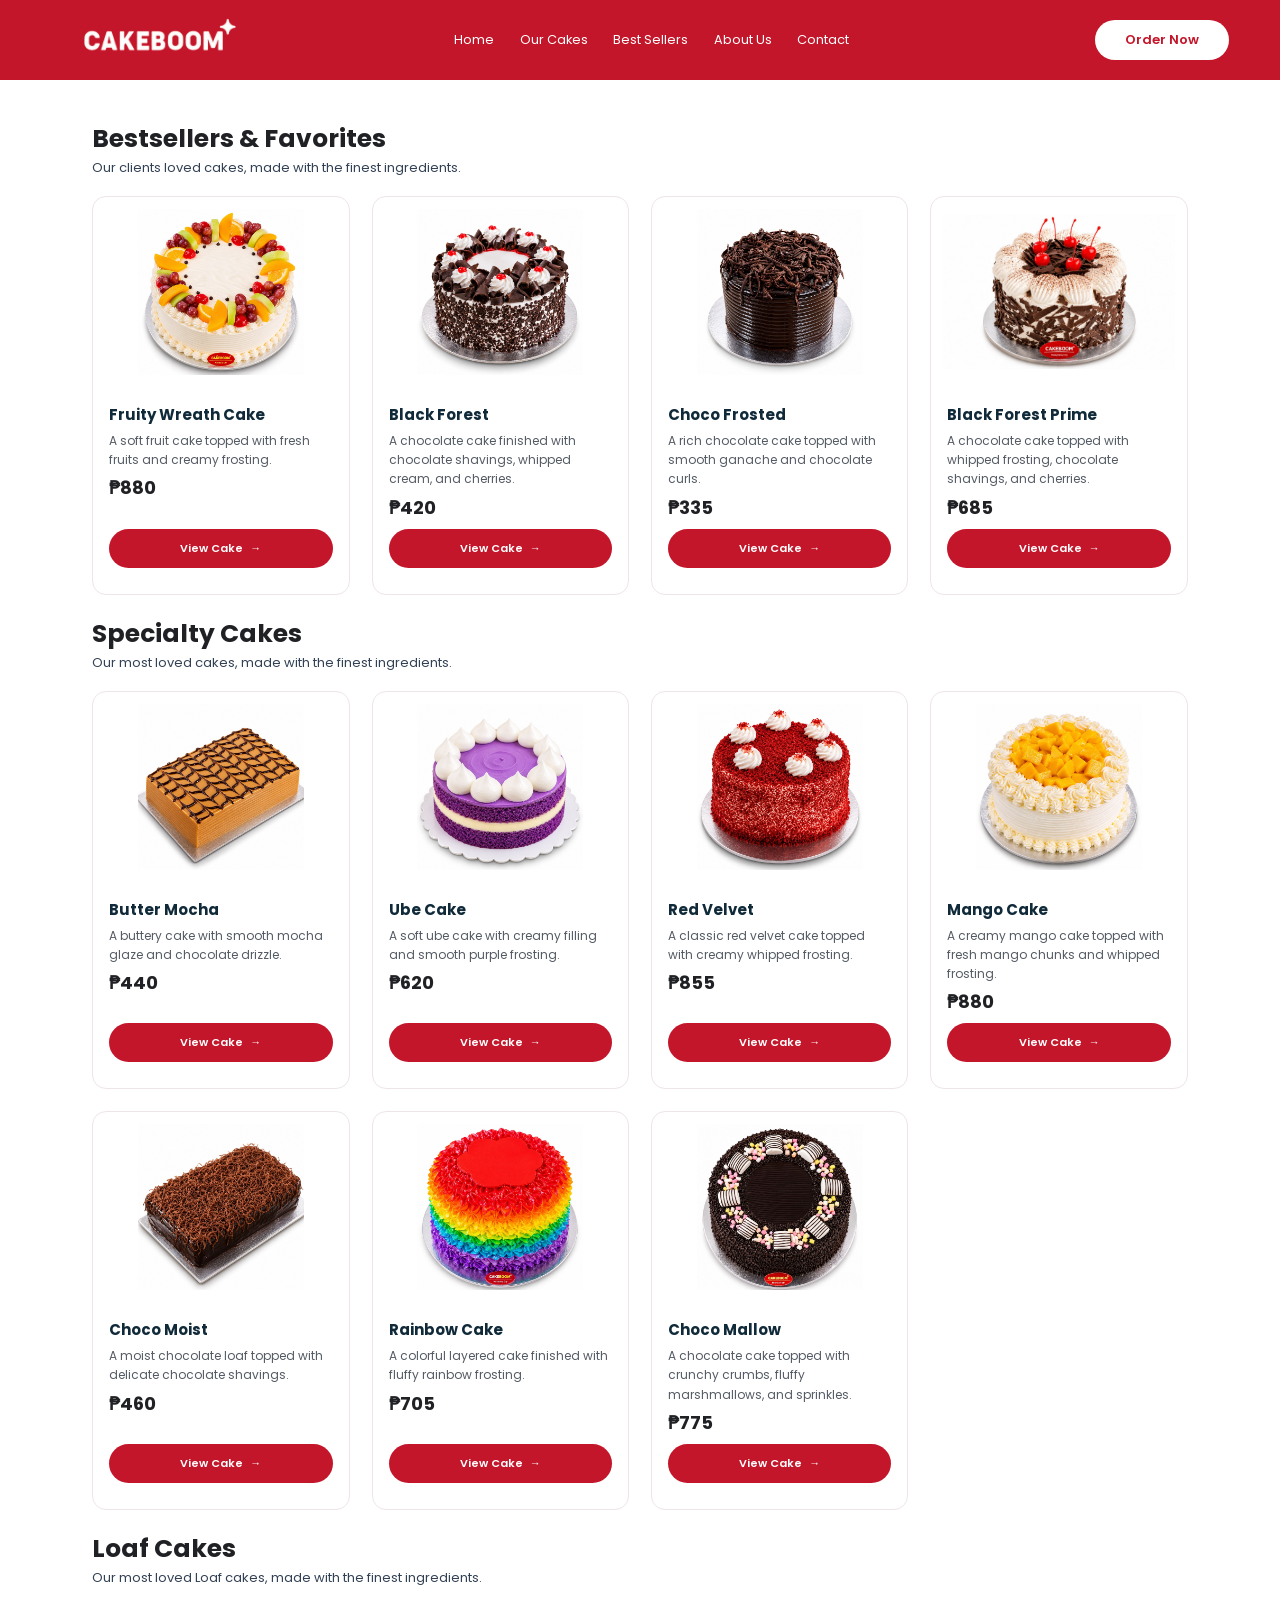
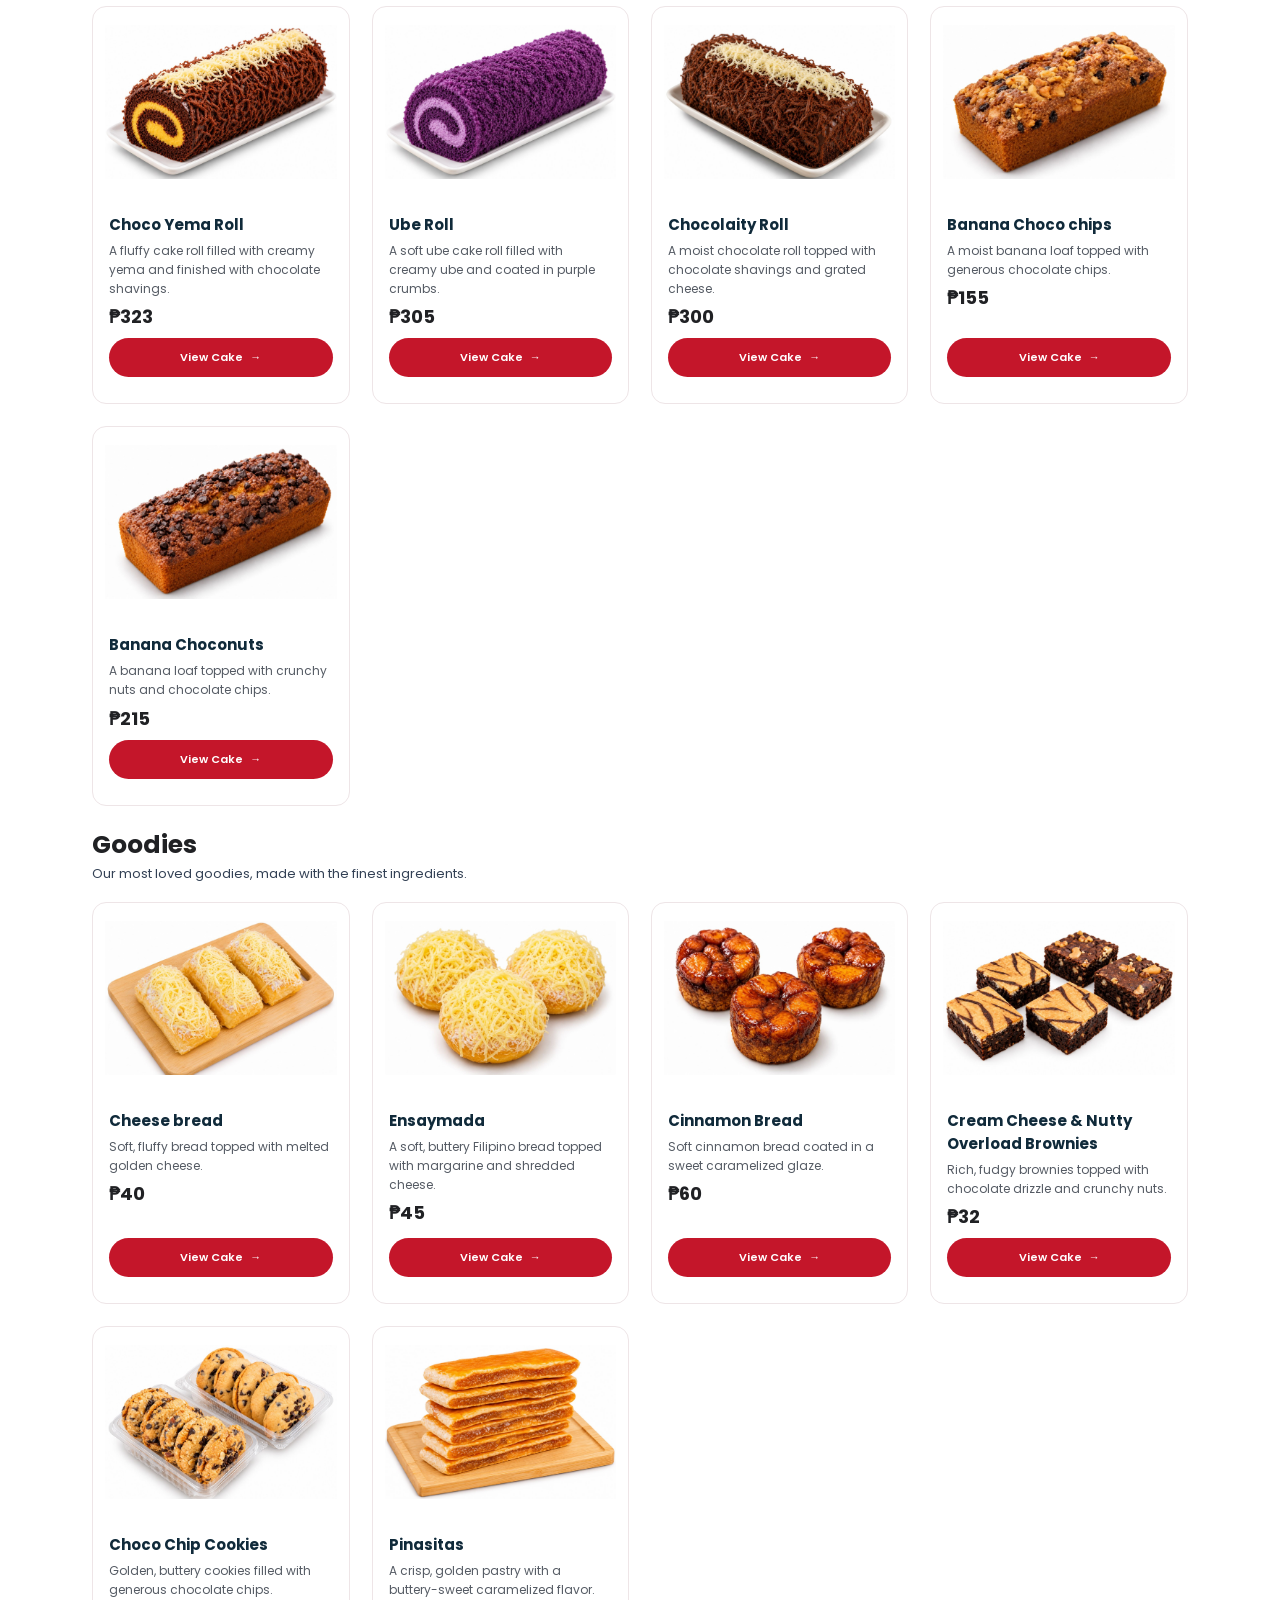
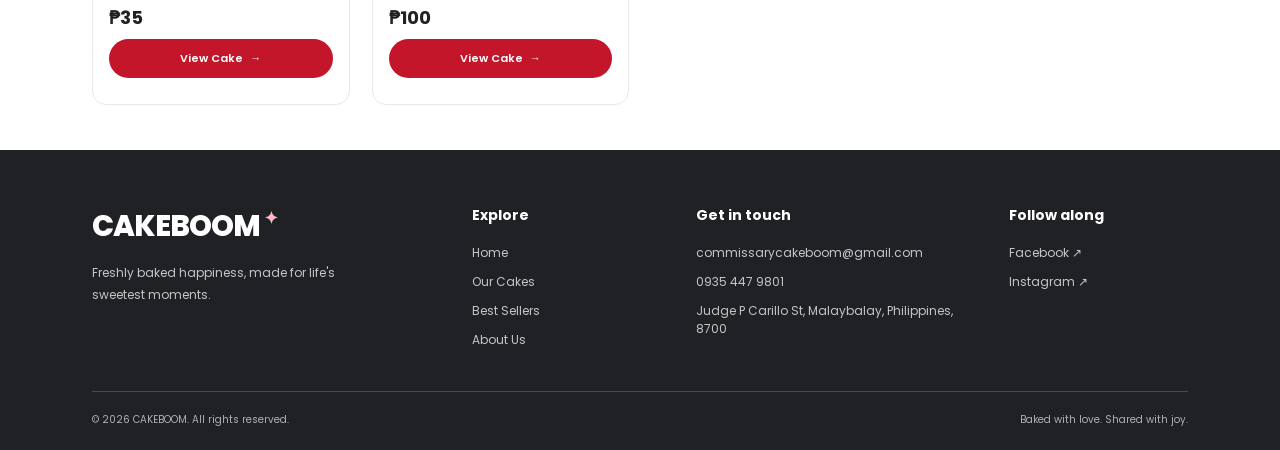
==== commit e3004400: "Fix catalog navigation and contact links" ====
--- a/pages/cakes.html
+++ b/pages/cakes.html
@@ -41,7 +41,13 @@
             </nav>
           </div>
           <div>
-            <button class="head-btn">Order Now</button>
+            <a
+              class="head-btn"
+              href="https://www.facebook.com/tastehappiness"
+              target="_blank" rel="noopener noreferrer"
+              rel="noopener noreferrer"
+              >Order Now</a
+            >
           </div>
         </div>
       </div>
@@ -67,7 +73,8 @@
               <div class="cake-info">
                 <h3>Fruity Wreath Cake</h3>
                 <p>
-                  A soft fruit cake topped with fresh fruits and creamy frosting.
+                  A soft fruit cake topped with fresh fruits and creamy
+                  frosting.
                 </p>
                 <p class="cake-price">₱880</p>
                 <a class="cake-link" href="#cake-detail-fruity-wreath-cake"
@@ -85,7 +92,8 @@
               <div class="cake-info">
                 <h3>Black Forest</h3>
                 <p>
-                  A chocolate cake finished with chocolate shavings, whipped cream, and cherries.
+                  A chocolate cake finished with chocolate shavings, whipped
+                  cream, and cherries.
                 </p>
                 <p class="cake-price">₱420</p>
                 <a class="cake-link" href="#cake-detail-black-forest"
@@ -103,7 +111,8 @@
               <div class="cake-info">
                 <h3>Choco Frosted</h3>
                 <p>
-                  A rich chocolate cake topped with smooth ganache and chocolate curls.
+                  A rich chocolate cake topped with smooth ganache and chocolate
+                  curls.
                 </p>
                 <p class="cake-price">₱335</p>
                 <a class="cake-link" href="#cake-detail-choco-frosted"
@@ -121,7 +130,8 @@
               <div class="cake-info">
                 <h3>Black Forest Prime</h3>
                 <p>
-                  A chocolate cake topped with whipped frosting, chocolate shavings, and cherries.
+                  A chocolate cake topped with whipped frosting, chocolate
+                  shavings, and cherries.
                 </p>
                 <p class="cake-price">₱685</p>
                 <a class="cake-link" href="#cake-detail-black-forest-prime"
@@ -171,7 +181,8 @@
               <div class="cake-info">
                 <h3>Ube Cake</h3>
                 <p>
-                  A soft ube cake with creamy filling and smooth purple frosting.
+                  A soft ube cake with creamy filling and smooth purple
+                  frosting.
                 </p>
                 <p class="cake-price">₱620</p>
                 <a class="cake-link" href="#cake-detail-ube-cake"
@@ -207,7 +218,8 @@
               <div class="cake-info">
                 <h3>Mango Cake</h3>
                 <p>
-                  A creamy mango cake topped with fresh mango chunks and whipped frosting.
+                  A creamy mango cake topped with fresh mango chunks and whipped
+                  frosting.
                 </p>
                 <p class="cake-price">₱880</p>
                 <a class="cake-link" href="#cake-detail-mango-cake"
@@ -225,7 +237,8 @@
               <div class="cake-info">
                 <h3>Choco Moist</h3>
                 <p>
-                  A moist chocolate loaf topped with delicate chocolate shavings.
+                  A moist chocolate loaf topped with delicate chocolate
+                  shavings.
                 </p>
                 <p class="cake-price">₱460</p>
                 <a class="cake-link" href="#cake-detail-choco-moist"
@@ -261,7 +274,8 @@
               <div class="cake-info">
                 <h3>Choco Mallow</h3>
                 <p>
-                  A chocolate cake topped with crunchy crumbs, fluffy marshmallows, and sprinkles.
+                  A chocolate cake topped with crunchy crumbs, fluffy
+                  marshmallows, and sprinkles.
                 </p>
                 <p class="cake-price">₱775</p>
                 <a class="cake-link" href="#cake-detail-choco-mallow"
@@ -291,7 +305,8 @@
               <div class="cake-info">
                 <h3>Choco Yema Roll</h3>
                 <p>
-                  A fluffy cake roll filled with creamy yema and finished with chocolate shavings.
+                  A fluffy cake roll filled with creamy yema and finished with
+                  chocolate shavings.
                 </p>
                 <p class="cake-price">₱323</p>
                 <a class="cake-link" href="#cake-detail-choco-yema-roll"
@@ -309,7 +324,8 @@
               <div class="cake-info">
                 <h3>Ube Roll</h3>
                 <p>
-                  A soft ube cake roll filled with creamy ube and coated in purple crumbs.
+                  A soft ube cake roll filled with creamy ube and coated in
+                  purple crumbs.
                 </p>
                 <p class="cake-price">₱305</p>
                 <a class="cake-link" href="#cake-detail-ube-roll"
@@ -327,7 +343,8 @@
               <div class="cake-info">
                 <h3>Chocolaity Roll</h3>
                 <p>
-                  A moist chocolate roll topped with chocolate shavings and grated cheese.
+                  A moist chocolate roll topped with chocolate shavings and
+                  grated cheese.
                 </p>
                 <p class="cake-price">₱300</p>
                 <a class="cake-link" href="#cake-detail-chocolaity-roll"
@@ -344,9 +361,7 @@
               />
               <div class="cake-info">
                 <h3>Banana Choco chips</h3>
-                <p>
-                  A moist banana loaf topped with generous chocolate chips.
-                </p>
+                <p>A moist banana loaf topped with generous chocolate chips.</p>
                 <p class="cake-price">₱155</p>
                 <a class="cake-link" href="#cake-detail-banana-choco-chips"
                   >View Cake <span>→</span></a
@@ -390,9 +405,7 @@
               />
               <div class="cake-info">
                 <h3>Cheese bread</h3>
-                <p>
-                  Soft, fluffy bread topped with melted golden cheese.
-                </p>
+                <p>Soft, fluffy bread topped with melted golden cheese.</p>
                 <p class="cake-price">₱40</p>
                 <a class="cake-link" href="#cake-detail-cheese-bread"
                   >View Cake <span>→</span></a
@@ -409,7 +422,8 @@
               <div class="cake-info">
                 <h3>Ensaymada</h3>
                 <p>
-                  A soft, buttery Filipino bread topped with margarine and shredded cheese.
+                  A soft, buttery Filipino bread topped with margarine and
+                  shredded cheese.
                 </p>
                 <p class="cake-price">₱45</p>
                 <a class="cake-link" href="#cake-detail-ensaymada"
@@ -426,9 +440,7 @@
               />
               <div class="cake-info">
                 <h3>Cinnamon Bread</h3>
-                <p>
-                  Soft cinnamon bread coated in a sweet caramelized glaze.
-                </p>
+                <p>Soft cinnamon bread coated in a sweet caramelized glaze.</p>
                 <p class="cake-price">₱60</p>
                 <a class="cake-link" href="#cake-detail-cinnamon-bread"
                   >View Cake <span>→</span></a
@@ -445,7 +457,8 @@
               <div class="cake-info">
                 <h3>Cream Cheese &amp; Nutty Overload Brownies</h3>
                 <p>
-                  Rich, fudgy brownies topped with chocolate drizzle and crunchy nuts.
+                  Rich, fudgy brownies topped with chocolate drizzle and crunchy
+                  nuts.
                 </p>
                 <p class="cake-price">₱32</p>
                 <a class="cake-link" href="#cake-detail-cream-cheese-brownies"
@@ -481,7 +494,8 @@
               <div class="cake-info">
                 <h3>Pinasitas</h3>
                 <p>
-                  A crisp, golden pastry with a buttery-sweet caramelized flavor.
+                  A crisp, golden pastry with a buttery-sweet caramelized
+                  flavor.
                 </p>
                 <p class="cake-price">₱100</p>
                 <a class="cake-link" href="#cake-detail-pinasitas"
@@ -493,6 +507,8 @@
         </div>
       </section>
 
+      <!--Modal Part-->
+
       <div class="cake-modal-layer">
         <section
           class="cake-modal"
@@ -503,11 +519,11 @@
         >
           <a
             class="cake-modal-backdrop"
-            href="#cakes"
-            aria-label="Close cake details"
-          ></a>
-          <div class="cake-modal-panel">
-            <a class="cake-modal-close" href="#cakes" aria-label="Close"
+            href="#bestsellers"
+            aria-label="Close cake details"
+          ></a>
+          <div class="cake-modal-panel">
+            <a class="cake-modal-close" href="#bestsellers" aria-label="Close"
               >&times;</a
             >
             <div class="cake-modal-image-wrap">
@@ -518,7 +534,7 @@
               />
             </div>
             <div class="cake-modal-content">
-              <span class="cake-modal-eyebrow">CAKEBOOM FAVORITE</span>
+              <span class="cake-modal-eyebrow">CAKEBOOM BESTSELLERS</span>
               <h2 id="cake-detail-fruity-wreath-cake-title">
                 Fruity Wreath Cake
               </h2>
@@ -535,7 +551,10 @@
                   </div>
                 </div>
               </div>
-              <a class="cake-modal-contact" href="/index.html#contact"
+              <a
+                class="cake-modal-contact"
+                href="https://www.facebook.com/tastehappiness"
+                target="_blank" rel="noopener noreferrer"
                 >Contact Us to Order <span>→</span></a
               >
               <p class="cake-modal-note">
@@ -553,11 +572,11 @@
         >
           <a
             class="cake-modal-backdrop"
-            href="#cakes"
-            aria-label="Close cake details"
-          ></a>
-          <div class="cake-modal-panel">
-            <a class="cake-modal-close" href="#cakes" aria-label="Close"
+            href="#bestsellers"
+            aria-label="Close cake details"
+          ></a>
+          <div class="cake-modal-panel">
+            <a class="cake-modal-close" href="#bestsellers" aria-label="Close"
               >&times;</a
             >
             <div class="cake-modal-image-wrap">
@@ -568,7 +587,7 @@
               />
             </div>
             <div class="cake-modal-content">
-              <span class="cake-modal-eyebrow">CAKEBOOM FAVORITE</span>
+              <span class="cake-modal-eyebrow">CAKEBOOM BESTSELLERS</span>
               <h2 id="cake-detail-black-forest-title">Black Forest</h2>
               <p class="cake-modal-description">
                 A rich chocolate cake covered with crunchy chocolate shavings,
@@ -592,7 +611,10 @@
                   </div>
                 </div>
               </div>
-              <a class="cake-modal-contact" href="/index.html#contact"
+              <a
+                class="cake-modal-contact"
+                href="https://www.facebook.com/tastehappiness"
+                target="_blank" rel="noopener noreferrer"
                 >Contact Us to Order <span>→</span></a
               >
               <p class="cake-modal-note">
@@ -610,11 +632,11 @@
         >
           <a
             class="cake-modal-backdrop"
-            href="#cakes"
-            aria-label="Close cake details"
-          ></a>
-          <div class="cake-modal-panel">
-            <a class="cake-modal-close" href="#cakes" aria-label="Close"
+            href="#bestsellers"
+            aria-label="Close cake details"
+          ></a>
+          <div class="cake-modal-panel">
+            <a class="cake-modal-close" href="#bestsellers" aria-label="Close"
               >&times;</a
             >
             <div class="cake-modal-image-wrap">
@@ -625,7 +647,7 @@
               />
             </div>
             <div class="cake-modal-content">
-              <span class="cake-modal-eyebrow">CAKEBOOM FAVORITE</span>
+              <span class="cake-modal-eyebrow">CAKEBOOM BESTSELLERS</span>
               <h2 id="cake-detail-choco-frosted-title">Choco Frosted</h2>
               <p class="cake-modal-description">
                 A rich chocolate cake coated in glossy chocolate ganache and
@@ -646,7 +668,10 @@
                   </div>
                 </div>
               </div>
-              <a class="cake-modal-contact" href="/index.html#contact"
+              <a
+                class="cake-modal-contact"
+                href="https://www.facebook.com/tastehappiness"
+                target="_blank" rel="noopener noreferrer"
                 >Contact Us to Order <span>→</span></a
               >
               <p class="cake-modal-note">
@@ -664,11 +689,11 @@
         >
           <a
             class="cake-modal-backdrop"
-            href="#cakes"
-            aria-label="Close cake details"
-          ></a>
-          <div class="cake-modal-panel">
-            <a class="cake-modal-close" href="#cakes" aria-label="Close"
+            href="#bestsellers"
+            aria-label="Close cake details"
+          ></a>
+          <div class="cake-modal-panel">
+            <a class="cake-modal-close" href="#bestsellers" aria-label="Close"
               >&times;</a
             >
             <div class="cake-modal-image-wrap">
@@ -679,7 +704,7 @@
               />
             </div>
             <div class="cake-modal-content">
-              <span class="cake-modal-eyebrow">CAKEBOOM FAVORITE</span>
+              <span class="cake-modal-eyebrow">CAKEBOOM BESTSELLERS</span>
               <h2 id="cake-detail-black-forest-prime-title">
                 Black Forest Prime
               </h2>
@@ -696,15 +721,21 @@
                   </div>
                 </div>
               </div>
-              <a class="cake-modal-contact" href="/index.html#contact"
-                >Contact Us to Order <span>→</span></a
-              >
-              <p class="cake-modal-note">
-                No online ordering or payment is required on this page.
-              </p>
-            </div>
-          </div>
-        </section>
+              <a
+                class="cake-modal-contact"
+                href="https://www.facebook.com/tastehappiness"
+                target="_blank" rel="noopener noreferrer"
+                >Contact Us to Order <span>→</span></a
+              >
+              <p class="cake-modal-note">
+                No online ordering or payment is required on this page.
+              </p>
+            </div>
+          </div>
+        </section>
+
+        <!--Specialty Cakes Modal-->
+
         <section
           class="cake-modal"
           id="cake-detail-butter-mocha"
@@ -714,11 +745,14 @@
         >
           <a
             class="cake-modal-backdrop"
-            href="#cakes"
-            aria-label="Close cake details"
-          ></a>
-          <div class="cake-modal-panel">
-            <a class="cake-modal-close" href="#cakes" aria-label="Close"
+            href="#specialty-cakes"
+            aria-label="Close cake details"
+          ></a>
+          <div class="cake-modal-panel">
+            <a
+              class="cake-modal-close"
+              href="#specialty-cakes"
+              aria-label="Close"
               >&times;</a
             >
             <div class="cake-modal-image-wrap">
@@ -729,7 +763,7 @@
               />
             </div>
             <div class="cake-modal-content">
-              <span class="cake-modal-eyebrow">CAKEBOOM FAVORITE</span>
+              <span class="cake-modal-eyebrow">CAKEBOOM SPECIALTY CAKES</span>
               <h2 id="cake-detail-butter-mocha-title">Butter Mocha</h2>
               <p class="cake-modal-description">
                 Rich, buttery layers topped with a smooth mocha glaze and
@@ -742,16 +776,14 @@
                     <span>8’ x 12</span><strong>₱740</strong>
                   </div>
                   <div class="cake-modal-price-row">
-                    <span>Size not specified (listed as “8’x”)</span
-                    ><strong>₱440</strong>
-                  </div>
-                </div>
-                <p class="cake-modal-pricing-note">
-                  The second size label is incomplete in the supplied document,
-                  so its full size has not been guessed.
-                </p>
-              </div>
-              <a class="cake-modal-contact" href="/index.html#contact"
+                    <span>8’x 6</span><strong>₱440</strong>
+                  </div>
+                </div>
+              </div>
+              <a
+                class="cake-modal-contact"
+                href="https://www.facebook.com/tastehappiness"
+                target="_blank" rel="noopener noreferrer"
                 >Contact Us to Order <span>→</span></a
               >
               <p class="cake-modal-note">
@@ -769,11 +801,14 @@
         >
           <a
             class="cake-modal-backdrop"
-            href="#cakes"
-            aria-label="Close cake details"
-          ></a>
-          <div class="cake-modal-panel">
-            <a class="cake-modal-close" href="#cakes" aria-label="Close"
+            href="#specialty-cakes"
+            aria-label="Close cake details"
+          ></a>
+          <div class="cake-modal-panel">
+            <a
+              class="cake-modal-close"
+              href="#specialty-cakes"
+              aria-label="Close"
               >&times;</a
             >
             <div class="cake-modal-image-wrap">
@@ -784,7 +819,7 @@
               />
             </div>
             <div class="cake-modal-content">
-              <span class="cake-modal-eyebrow">CAKEBOOM FAVORITE</span>
+              <span class="cake-modal-eyebrow">CAKEBOOM SPECIALTY CAKES</span>
               <h2 id="cake-detail-ube-cake-title">Ube Cake</h2>
               <p class="cake-modal-description">
                 Moist chocolate layers filled with creamy vanilla custard and
@@ -798,7 +833,10 @@
                   </div>
                 </div>
               </div>
-              <a class="cake-modal-contact" href="/index.html#contact"
+              <a
+                class="cake-modal-contact"
+                href="https://www.facebook.com/tastehappiness"
+                target="_blank" rel="noopener noreferrer"
                 >Contact Us to Order <span>→</span></a
               >
               <p class="cake-modal-note">
@@ -816,11 +854,14 @@
         >
           <a
             class="cake-modal-backdrop"
-            href="#cakes"
-            aria-label="Close cake details"
-          ></a>
-          <div class="cake-modal-panel">
-            <a class="cake-modal-close" href="#cakes" aria-label="Close"
+            href="#specialty-cakes"
+            aria-label="Close cake details"
+          ></a>
+          <div class="cake-modal-panel">
+            <a
+              class="cake-modal-close"
+              href="#specialty-cakes"
+              aria-label="Close"
               >&times;</a
             >
             <div class="cake-modal-image-wrap">
@@ -831,7 +872,7 @@
               />
             </div>
             <div class="cake-modal-content">
-              <span class="cake-modal-eyebrow">CAKEBOOM FAVORITE</span>
+              <span class="cake-modal-eyebrow">CAKEBOOM SPECIALTY CAKES</span>
               <h2 id="cake-detail-red-velvet-title">Red Velvet</h2>
               <p class="cake-modal-description">
                 A rich red velvet cake coated with soft red crumbs, topped with
@@ -846,7 +887,10 @@
                   </div>
                 </div>
               </div>
-              <a class="cake-modal-contact" href="/index.html#contact"
+              <a
+                class="cake-modal-contact"
+                href="https://www.facebook.com/tastehappiness"
+                target="_blank" rel="noopener noreferrer"
                 >Contact Us to Order <span>→</span></a
               >
               <p class="cake-modal-note">
@@ -864,11 +908,14 @@
         >
           <a
             class="cake-modal-backdrop"
-            href="#cakes"
-            aria-label="Close cake details"
-          ></a>
-          <div class="cake-modal-panel">
-            <a class="cake-modal-close" href="#cakes" aria-label="Close"
+            href="#specialty-cakes"
+            aria-label="Close cake details"
+          ></a>
+          <div class="cake-modal-panel">
+            <a
+              class="cake-modal-close"
+              href="#specialty-cakes"
+              aria-label="Close"
               >&times;</a
             >
             <div class="cake-modal-image-wrap">
@@ -879,7 +926,7 @@
               />
             </div>
             <div class="cake-modal-content">
-              <span class="cake-modal-eyebrow">CAKEBOOM FAVORITE</span>
+              <span class="cake-modal-eyebrow">CAKEBOOM SPECIALTY CAKES</span>
               <h2 id="cake-detail-mango-cake-title">Mango Cake</h2>
               <p class="cake-modal-description">
                 A soft and creamy mango cake topped with juicy fresh mango
@@ -894,7 +941,10 @@
                   </div>
                 </div>
               </div>
-              <a class="cake-modal-contact" href="/index.html#contact"
+              <a
+                class="cake-modal-contact"
+                href="https://www.facebook.com/tastehappiness"
+                target="_blank" rel="noopener noreferrer"
                 >Contact Us to Order <span>→</span></a
               >
               <p class="cake-modal-note">
@@ -912,11 +962,14 @@
         >
           <a
             class="cake-modal-backdrop"
-            href="#cakes"
-            aria-label="Close cake details"
-          ></a>
-          <div class="cake-modal-panel">
-            <a class="cake-modal-close" href="#cakes" aria-label="Close"
+            href="#specialty-cakes"
+            aria-label="Close cake details"
+          ></a>
+          <div class="cake-modal-panel">
+            <a
+              class="cake-modal-close"
+              href="#specialty-cakes"
+              aria-label="Close"
               >&times;</a
             >
             <div class="cake-modal-image-wrap">
@@ -927,7 +980,7 @@
               />
             </div>
             <div class="cake-modal-content">
-              <span class="cake-modal-eyebrow">CAKEBOOM FAVORITE</span>
+              <span class="cake-modal-eyebrow">CAKEBOOM SPECIALTY CAKES</span>
               <h2 id="cake-detail-choco-moist-title">Choco Moist</h2>
               <p class="cake-modal-description">
                 A moist chocolate loaf cake generously topped with delicate
@@ -945,7 +998,10 @@
                   </div>
                 </div>
               </div>
-              <a class="cake-modal-contact" href="/index.html#contact"
+              <a
+                class="cake-modal-contact"
+                href="https://www.facebook.com/tastehappiness"
+                target="_blank" rel="noopener noreferrer"
                 >Contact Us to Order <span>→</span></a
               >
               <p class="cake-modal-note">
@@ -963,11 +1019,14 @@
         >
           <a
             class="cake-modal-backdrop"
-            href="#cakes"
-            aria-label="Close cake details"
-          ></a>
-          <div class="cake-modal-panel">
-            <a class="cake-modal-close" href="#cakes" aria-label="Close"
+            href="#specialty-cakes"
+            aria-label="Close cake details"
+          ></a>
+          <div class="cake-modal-panel">
+            <a
+              class="cake-modal-close"
+              href="#specialty-cakes"
+              aria-label="Close"
               >&times;</a
             >
             <div class="cake-modal-image-wrap">
@@ -978,7 +1037,7 @@
               />
             </div>
             <div class="cake-modal-content">
-              <span class="cake-modal-eyebrow">CAKEBOOM FAVORITE</span>
+              <span class="cake-modal-eyebrow">CAKEBOOM SPECIALTY CAKES</span>
               <h2 id="cake-detail-rainbow-cake-title">Rainbow Cake</h2>
               <p class="cake-modal-description">
                 A vibrant rainbow cake layered with soft, fluffy frosting in
@@ -994,7 +1053,10 @@
                   </div>
                 </div>
               </div>
-              <a class="cake-modal-contact" href="/index.html#contact"
+              <a
+                class="cake-modal-contact"
+                href="https://www.facebook.com/tastehappiness"
+                target="_blank" rel="noopener noreferrer"
                 >Contact Us to Order <span>→</span></a
               >
               <p class="cake-modal-note">
@@ -1012,11 +1074,14 @@
         >
           <a
             class="cake-modal-backdrop"
-            href="#cakes"
-            aria-label="Close cake details"
-          ></a>
-          <div class="cake-modal-panel">
-            <a class="cake-modal-close" href="#cakes" aria-label="Close"
+            href="#specialty-cakes"
+            aria-label="Close cake details"
+          ></a>
+          <div class="cake-modal-panel">
+            <a
+              class="cake-modal-close"
+              href="#specialty-cakes"
+              aria-label="Close"
               >&times;</a
             >
             <div class="cake-modal-image-wrap">
@@ -1027,7 +1092,7 @@
               />
             </div>
             <div class="cake-modal-content">
-              <span class="cake-modal-eyebrow">CAKEBOOM FAVORITE</span>
+              <span class="cake-modal-eyebrow">CAKEBOOM SPECIALTY CAKES</span>
               <h2 id="cake-detail-choco-mallow-title">Choco Mallow</h2>
               <p class="cake-modal-description">
                 A rich chocolate cake coated with crunchy chocolate crumbs,
@@ -1042,7 +1107,10 @@
                   </div>
                 </div>
               </div>
-              <a class="cake-modal-contact" href="/index.html#contact"
+              <a
+                class="cake-modal-contact"
+                href="https://www.facebook.com/tastehappiness"
+                target="_blank" rel="noopener noreferrer"
                 >Contact Us to Order <span>→</span></a
               >
               <p class="cake-modal-note">
@@ -1060,11 +1128,11 @@
         >
           <a
             class="cake-modal-backdrop"
-            href="#cakes"
-            aria-label="Close cake details"
-          ></a>
-          <div class="cake-modal-panel">
-            <a class="cake-modal-close" href="#cakes" aria-label="Close"
+            href="#loaf-cakes"
+            aria-label="Close cake details"
+          ></a>
+          <div class="cake-modal-panel">
+            <a class="cake-modal-close" href="#loaf-cakes" aria-label="Close"
               >&times;</a
             >
             <div class="cake-modal-image-wrap">
@@ -1075,7 +1143,7 @@
               />
             </div>
             <div class="cake-modal-content">
-              <span class="cake-modal-eyebrow">CAKEBOOM FAVORITE</span>
+              <span class="cake-modal-eyebrow">CAKEBOOM LOAF CAKES</span>
               <h2 id="cake-detail-choco-yema-roll-title">Choco Yema Roll</h2>
               <p class="cake-modal-description">
                 A soft and fluffy yema cake roll filled with rich, creamy yema
@@ -1093,7 +1161,10 @@
                   </div>
                 </div>
               </div>
-              <a class="cake-modal-contact" href="/index.html#contact"
+              <a
+                class="cake-modal-contact"
+                href="https://www.facebook.com/tastehappiness"
+                target="_blank" rel="noopener noreferrer"
                 >Contact Us to Order <span>→</span></a
               >
               <p class="cake-modal-note">
@@ -1111,11 +1182,11 @@
         >
           <a
             class="cake-modal-backdrop"
-            href="#cakes"
-            aria-label="Close cake details"
-          ></a>
-          <div class="cake-modal-panel">
-            <a class="cake-modal-close" href="#cakes" aria-label="Close"
+            href="#loaf-cakes"
+            aria-label="Close cake details"
+          ></a>
+          <div class="cake-modal-panel">
+            <a class="cake-modal-close" href="#loaf-cakes" aria-label="Close"
               >&times;</a
             >
             <div class="cake-modal-image-wrap">
@@ -1126,7 +1197,7 @@
               />
             </div>
             <div class="cake-modal-content">
-              <span class="cake-modal-eyebrow">CAKEBOOM FAVORITE</span>
+              <span class="cake-modal-eyebrow">CAKEBOOM LOAF CAKES</span>
               <h2 id="cake-detail-ube-roll-title">Ube Roll</h2>
               <p class="cake-modal-description">
                 A soft and fluffy ube cake roll filled with creamy ube goodness,
@@ -1144,7 +1215,10 @@
                   </div>
                 </div>
               </div>
-              <a class="cake-modal-contact" href="/index.html#contact"
+              <a
+                class="cake-modal-contact"
+                href="https://www.facebook.com/tastehappiness"
+                target="_blank" rel="noopener noreferrer"
                 >Contact Us to Order <span>→</span></a
               >
               <p class="cake-modal-note">
@@ -1162,11 +1236,11 @@
         >
           <a
             class="cake-modal-backdrop"
-            href="#cakes"
-            aria-label="Close cake details"
-          ></a>
-          <div class="cake-modal-panel">
-            <a class="cake-modal-close" href="#cakes" aria-label="Close"
+            href="#loaf-cakes"
+            aria-label="Close cake details"
+          ></a>
+          <div class="cake-modal-panel">
+            <a class="cake-modal-close" href="#loaf-cakes" aria-label="Close"
               >&times;</a
             >
             <div class="cake-modal-image-wrap">
@@ -1177,7 +1251,7 @@
               />
             </div>
             <div class="cake-modal-content">
-              <span class="cake-modal-eyebrow">CAKEBOOM FAVORITE</span>
+              <span class="cake-modal-eyebrow">CAKEBOOM LOAF CAKES</span>
               <h2 id="cake-detail-chocolaity-roll-title">Chocolaity Roll</h2>
               <p class="cake-modal-description">
                 A soft and moist chocolate cake roll generously coated with rich
@@ -1195,7 +1269,10 @@
                   </div>
                 </div>
               </div>
-              <a class="cake-modal-contact" href="/index.html#contact"
+              <a
+                class="cake-modal-contact"
+                href="https://www.facebook.com/tastehappiness"
+                target="_blank" rel="noopener noreferrer"
                 >Contact Us to Order <span>→</span></a
               >
               <p class="cake-modal-note">
@@ -1213,11 +1290,11 @@
         >
           <a
             class="cake-modal-backdrop"
-            href="#cakes"
-            aria-label="Close cake details"
-          ></a>
-          <div class="cake-modal-panel">
-            <a class="cake-modal-close" href="#cakes" aria-label="Close"
+            href="#loaf-cakes"
+            aria-label="Close cake details"
+          ></a>
+          <div class="cake-modal-panel">
+            <a class="cake-modal-close" href="#loaf-cakes" aria-label="Close"
               >&times;</a
             >
             <div class="cake-modal-image-wrap">
@@ -1228,7 +1305,7 @@
               />
             </div>
             <div class="cake-modal-content">
-              <span class="cake-modal-eyebrow">CAKEBOOM FAVORITE</span>
+              <span class="cake-modal-eyebrow">CAKEBOOM LOAF CAKES</span>
               <h2 id="cake-detail-banana-choco-chips-title">
                 Banana Choco chips
               </h2>
@@ -1245,7 +1322,10 @@
                   </div>
                 </div>
               </div>
-              <a class="cake-modal-contact" href="/index.html#contact"
+              <a
+                class="cake-modal-contact"
+                href="https://www.facebook.com/tastehappiness"
+                target="_blank" rel="noopener noreferrer"
                 >Contact Us to Order <span>→</span></a
               >
               <p class="cake-modal-note">
@@ -1263,11 +1343,11 @@
         >
           <a
             class="cake-modal-backdrop"
-            href="#cakes"
-            aria-label="Close cake details"
-          ></a>
-          <div class="cake-modal-panel">
-            <a class="cake-modal-close" href="#cakes" aria-label="Close"
+            href="#loaf-cakes"
+            aria-label="Close cake details"
+          ></a>
+          <div class="cake-modal-panel">
+            <a class="cake-modal-close" href="#loaf-cakes" aria-label="Close"
               >&times;</a
             >
             <div class="cake-modal-image-wrap">
@@ -1278,7 +1358,7 @@
               />
             </div>
             <div class="cake-modal-content">
-              <span class="cake-modal-eyebrow">CAKEBOOM FAVORITE</span>
+              <span class="cake-modal-eyebrow">CAKEBOOM LOAF CAKES</span>
               <h2 id="cake-detail-banana-choconuts-title">Banana Choconuts</h2>
               <p class="cake-modal-description">
                 A soft and moist banana loaf topped with crunchy nuts and rich
@@ -1293,7 +1373,10 @@
                   </div>
                 </div>
               </div>
-              <a class="cake-modal-contact" href="/index.html#contact"
+              <a
+                class="cake-modal-contact"
+                href="https://www.facebook.com/tastehappiness"
+                target="_blank" rel="noopener noreferrer"
                 >Contact Us to Order <span>→</span></a
               >
               <p class="cake-modal-note">
@@ -1311,11 +1394,11 @@
         >
           <a
             class="cake-modal-backdrop"
-            href="#cakes"
-            aria-label="Close cake details"
-          ></a>
-          <div class="cake-modal-panel">
-            <a class="cake-modal-close" href="#cakes" aria-label="Close"
+            href="#goodies"
+            aria-label="Close cake details"
+          ></a>
+          <div class="cake-modal-panel">
+            <a class="cake-modal-close" href="#goodies" aria-label="Close"
               >&times;</a
             >
             <div class="cake-modal-image-wrap">
@@ -1326,7 +1409,7 @@
               />
             </div>
             <div class="cake-modal-content">
-              <span class="cake-modal-eyebrow">CAKEBOOM FAVORITE</span>
+              <span class="cake-modal-eyebrow">CAKEBOOM GOODIES</span>
               <h2 id="cake-detail-cheese-bread-title">Cheese bread</h2>
               <p class="cake-modal-description">
                 Soft, fluffy cheese bread generously topped with melted, golden
@@ -1344,7 +1427,10 @@
                   The box-of-6 price was not provided in the supplied document.
                 </p>
               </div>
-              <a class="cake-modal-contact" href="/index.html#contact"
+              <a
+                class="cake-modal-contact"
+                href="https://www.facebook.com/tastehappiness"
+                target="_blank" rel="noopener noreferrer"
                 >Contact Us to Order <span>→</span></a
               >
               <p class="cake-modal-note">
@@ -1362,11 +1448,11 @@
         >
           <a
             class="cake-modal-backdrop"
-            href="#cakes"
-            aria-label="Close cake details"
-          ></a>
-          <div class="cake-modal-panel">
-            <a class="cake-modal-close" href="#cakes" aria-label="Close"
+            href="#goodies"
+            aria-label="Close cake details"
+          ></a>
+          <div class="cake-modal-panel">
+            <a class="cake-modal-close" href="#goodies" aria-label="Close"
               >&times;</a
             >
             <div class="cake-modal-image-wrap">
@@ -1377,7 +1463,7 @@
               />
             </div>
             <div class="cake-modal-content">
-              <span class="cake-modal-eyebrow">CAKEBOOM FAVORITE</span>
+              <span class="cake-modal-eyebrow">CAKEBOOM GOODIES</span>
               <h2 id="cake-detail-ensaymada-title">Ensaymada</h2>
               <p class="cake-modal-description">
                 Soft, fluffy, and buttery ensaymada generously topped with
@@ -1395,7 +1481,10 @@
                   </div>
                 </div>
               </div>
-              <a class="cake-modal-contact" href="/index.html#contact"
+              <a
+                class="cake-modal-contact"
+                href="https://www.facebook.com/tastehappiness"
+                target="_blank" rel="noopener noreferrer"
                 >Contact Us to Order <span>→</span></a
               >
               <p class="cake-modal-note">
@@ -1413,11 +1502,11 @@
         >
           <a
             class="cake-modal-backdrop"
-            href="#cakes"
-            aria-label="Close cake details"
-          ></a>
-          <div class="cake-modal-panel">
-            <a class="cake-modal-close" href="#cakes" aria-label="Close"
+            href="#goodies"
+            aria-label="Close cake details"
+          ></a>
+          <div class="cake-modal-panel">
+            <a class="cake-modal-close" href="#goodies" aria-label="Close"
               >&times;</a
             >
             <div class="cake-modal-image-wrap">
@@ -1428,7 +1517,7 @@
               />
             </div>
             <div class="cake-modal-content">
-              <span class="cake-modal-eyebrow">CAKEBOOM FAVORITE</span>
+              <span class="cake-modal-eyebrow">CAKEBOOM GOODIES</span>
               <h2 id="cake-detail-cinnamon-bread-title">Cinnamon Bread</h2>
               <p class="cake-modal-description">
                 Soft and fluffy cinnamon bread coated in a rich, sweet
@@ -1446,7 +1535,10 @@
                   </div>
                 </div>
               </div>
-              <a class="cake-modal-contact" href="/index.html#contact"
+              <a
+                class="cake-modal-contact"
+                href="https://www.facebook.com/tastehappiness"
+                target="_blank" rel="noopener noreferrer"
                 >Contact Us to Order <span>→</span></a
               >
               <p class="cake-modal-note">
@@ -1464,11 +1556,11 @@
         >
           <a
             class="cake-modal-backdrop"
-            href="#cakes"
-            aria-label="Close cake details"
-          ></a>
-          <div class="cake-modal-panel">
-            <a class="cake-modal-close" href="#cakes" aria-label="Close"
+            href="#goodies"
+            aria-label="Close cake details"
+          ></a>
+          <div class="cake-modal-panel">
+            <a class="cake-modal-close" href="#goodies" aria-label="Close"
               >&times;</a
             >
             <div class="cake-modal-image-wrap">
@@ -1479,7 +1571,7 @@
               />
             </div>
             <div class="cake-modal-content">
-              <span class="cake-modal-eyebrow">CAKEBOOM FAVORITE</span>
+              <span class="cake-modal-eyebrow">CAKEBOOM GOODIES</span>
               <h2 id="cake-detail-cream-cheese-brownies-title">
                 Cream Cheese &amp; Nutty Overload Brownies
               </h2>
@@ -1496,7 +1588,10 @@
                   </div>
                 </div>
               </div>
-              <a class="cake-modal-contact" href="/index.html#contact"
+              <a
+                class="cake-modal-contact"
+                href="https://www.facebook.com/tastehappiness"
+                target="_blank" rel="noopener noreferrer"
                 >Contact Us to Order <span>→</span></a
               >
               <p class="cake-modal-note">
@@ -1514,11 +1609,11 @@
         >
           <a
             class="cake-modal-backdrop"
-            href="#cakes"
-            aria-label="Close cake details"
-          ></a>
-          <div class="cake-modal-panel">
-            <a class="cake-modal-close" href="#cakes" aria-label="Close"
+            href="#goodies"
+            aria-label="Close cake details"
+          ></a>
+          <div class="cake-modal-panel">
+            <a class="cake-modal-close" href="#goodies" aria-label="Close"
               >&times;</a
             >
             <div class="cake-modal-image-wrap">
@@ -1529,7 +1624,7 @@
               />
             </div>
             <div class="cake-modal-content">
-              <span class="cake-modal-eyebrow">CAKEBOOM FAVORITE</span>
+              <span class="cake-modal-eyebrow">CAKEBOOM GOODIES</span>
               <h2 id="cake-detail-choco-chip-cookies-title">
                 Choco Chip Cookies
               </h2>
@@ -1550,7 +1645,10 @@
                   </div>
                 </div>
               </div>
-              <a class="cake-modal-contact" href="/index.html#contact"
+              <a
+                class="cake-modal-contact"
+                href="https://www.facebook.com/tastehappiness"
+                target="_blank" rel="noopener noreferrer"
                 >Contact Us to Order <span>→</span></a
               >
               <p class="cake-modal-note">
@@ -1568,11 +1666,11 @@
         >
           <a
             class="cake-modal-backdrop"
-            href="#cakes"
-            aria-label="Close cake details"
-          ></a>
-          <div class="cake-modal-panel">
-            <a class="cake-modal-close" href="#cakes" aria-label="Close"
+            href="#goodies"
+            aria-label="Close cake details"
+          ></a>
+          <div class="cake-modal-panel">
+            <a class="cake-modal-close" href="#goodies" aria-label="Close"
               >&times;</a
             >
             <div class="cake-modal-image-wrap">
@@ -1583,7 +1681,7 @@
               />
             </div>
             <div class="cake-modal-content">
-              <span class="cake-modal-eyebrow">CAKEBOOM FAVORITE</span>
+              <span class="cake-modal-eyebrow">CAKEBOOM GOODIES</span>
               <h2 id="cake-detail-pinasitas-title">Pinasitas</h2>
               <p class="cake-modal-description">
                 Cakeboom's famous Pinasitas, featuring a delightful
@@ -1602,7 +1700,10 @@
                   The per-piece price was not provided in the supplied document.
                 </p>
               </div>
-              <a class="cake-modal-contact" href="/index.html#contact"
+              <a
+                class="cake-modal-contact"
+                href="https://www.facebook.com/tastehappiness"
+                target="_blank" rel="noopener noreferrer"
                 >Contact Us to Order <span>→</span></a
               >
               <p class="cake-modal-note">
@@ -1616,27 +1717,27 @@
       <footer class="site-footer">
         <div class="footer-main">
           <div class="footer-brand">
-            <a class="footer-logo" href="#home">CAKEBOOM<span>✦</span></a>
+            <a class="footer-logo" href="/index.html#home">CAKEBOOM<span>✦</span></a>
             <p>Freshly baked happiness, made for life's sweetest moments.</p>
           </div>
           <div class="footer-column">
             <h3>Explore</h3>
-            <a href="#home">Home</a>
+            <a href="/index.html#home">Home</a>
             <a href="/pages/cakes.html">Our Cakes</a>
             <a href="#bestsellers">Best Sellers</a>
-            <a href="#about">About Us</a>
+            <a href="/index.html#about">About Us</a>
           </div>
           <div class="footer-column">
             <h3>Get in touch</h3>
-            <a href="mailto:hello@cakeboom.ph">commissarycakeboom@gmail.com</a>
-            <a href="tel:+639000000000">0935 447 9801</a>
+            <a href="mailto:commissarycakeboom@gmail.com">commissarycakeboom@gmail.com</a>
+            <a href="tel:+639354479801">0935 447 9801</a>
             <span>Judge P Carillo St, Malaybalay, Philippines, 8700</span>
           </div>
           <div class="footer-column footer-social">
             <h3>Follow along</h3>
             <a
               href="https://www.facebook.com/tastehappiness"
-              target="_blank"
+              target="_blank" rel="noopener noreferrer"
               aria-label="Facebook"
               >Facebook ↗</a
             >
--- a/css/homepage.css
+++ b/css/homepage.css
@@ -62,21 +62,28 @@
 }
 
 .head-btn {
+    display: inline-flex;
+    align-items: center;
+    justify-content: center;
     padding: 10px 30px;
     border: 0;
     border-radius: 30px;
+    background: #fff;
     color: var(--primary-color);
     font-family: inherit;
+    font-size: 13px;
     font-weight: 600;
+    text-decoration: none;
     cursor: pointer;
     white-space: nowrap;
-    transition: all 0.3s ease;
-}
-
-.head-btn:hover{
-    background: #e8e6e6;
-    transform: translateY(-4px);
-    box-shadow: 0 8px 20px rgba(196, 22, 42, 0.25);
+    transition: background-color 0.25s ease, color 0.25s ease, transform 0.25s ease, box-shadow 0.25s ease;
+}
+
+.head-btn:hover {
+    background: #f8e8eb;
+    color: #a91022;
+    transform: translateY(-2px);
+    box-shadow: 0 8px 20px rgba(32, 33, 36, 0.16);
 }
 
 .logo {
@@ -99,6 +106,17 @@
 
 nav a:hover::after {
     width: 100%;
+}
+
+a:focus-visible,
+button:focus-visible {
+    outline: 3px solid #f3a9b5;
+    outline-offset: 4px;
+}
+
+::selection {
+    background: #fce8ec;
+    color: #202124;
 }
 
 .hero-container {
@@ -272,19 +290,20 @@
 }
 
 .cake-card {
+    display: flex;
+    flex-direction: column;
+    min-width: 0;
     overflow: hidden;
+    padding-bottom: 10px;
+    border: 1px solid #eee5e7;
+    border-radius: 14px;
     background-color: #fff;
-    border: 1px solid #e8e8e8;
-    transition: transform 0.25s ease, box-shadow 0.25s ease;
-    padding-bottom: 10px;
-    border-radius: 14px;
-    border-color: #eee5e7;
-    box-shadow: 0 5px 18px rgba(32, 33, 36, 0.035);
+    transition: transform 0.25s ease, border-color 0.25s ease;
 }
 
 .cake-card:hover {
-    transform: translateY(-5px);
-    box-shadow: 0 10px 24px rgba(32, 33, 36, 0.09);
+    transform: translateY(-3px);
+    border-color: #e8b9c1;
 }
 
 .cake-image {
@@ -297,7 +316,10 @@
 }
 
 .cake-info {
-     padding: 16px;
+    display: flex;
+    flex: 1;
+    flex-direction: column;
+    padding: 16px;
 }
 
 .cake-info h3 {
@@ -308,10 +330,10 @@
 }
 
 .cake-info > p:not(.cake-price) {
-    min-height: 38px;
-    color: #334155;
-      font-size: 12px;
-    line-height: 1.45;
+    min-height: 3.2em;
+    color: #555b64;
+    font-size: 12px;
+    line-height: 1.6;
 }
 
 
@@ -324,6 +346,7 @@
 
 .cake-link {
     display: block;
+    margin-top: auto;
     width: 100%;
     padding: 11px 14px;
     border-radius: 30px;
@@ -770,9 +793,8 @@
     overflow: hidden;
     padding: clamp(28px, 4vw, 46px);
     border: 1px solid #f2d9de;
-    border-radius: 26px;
+    border-radius: 20px;
     background: #fff;
-    box-shadow: 0 22px 55px rgba(80, 30, 40, 0.09);
 }
 
 .contact-social-card::after {
@@ -1124,6 +1146,13 @@
         display: block;
     }
 
+    .about-logo {
+        position: static;
+        display: block;
+        width: clamp(100px, 24vw, 140px);
+        margin: 0 0 18px;
+    }
+
     .about-highlight-heading h2 {
         margin-top: 10px;
     }
@@ -1144,14 +1173,16 @@
     }
 
     .logo {
-        position: absolute;
-        top: -45px;
-        width: 150px;
-        height: 150px;
-    }
-
-    .section-eyebrow{
-        display: none;
+        position: static;
+        width: clamp(112px, 31vw, 145px);
+        height: auto;
+    }
+
+    .section-eyebrow {
+        display: block;
+        margin-bottom: 12px;
+        font-size: 9px;
+        letter-spacing: 1.5px;
     }
 
     .header-container nav {
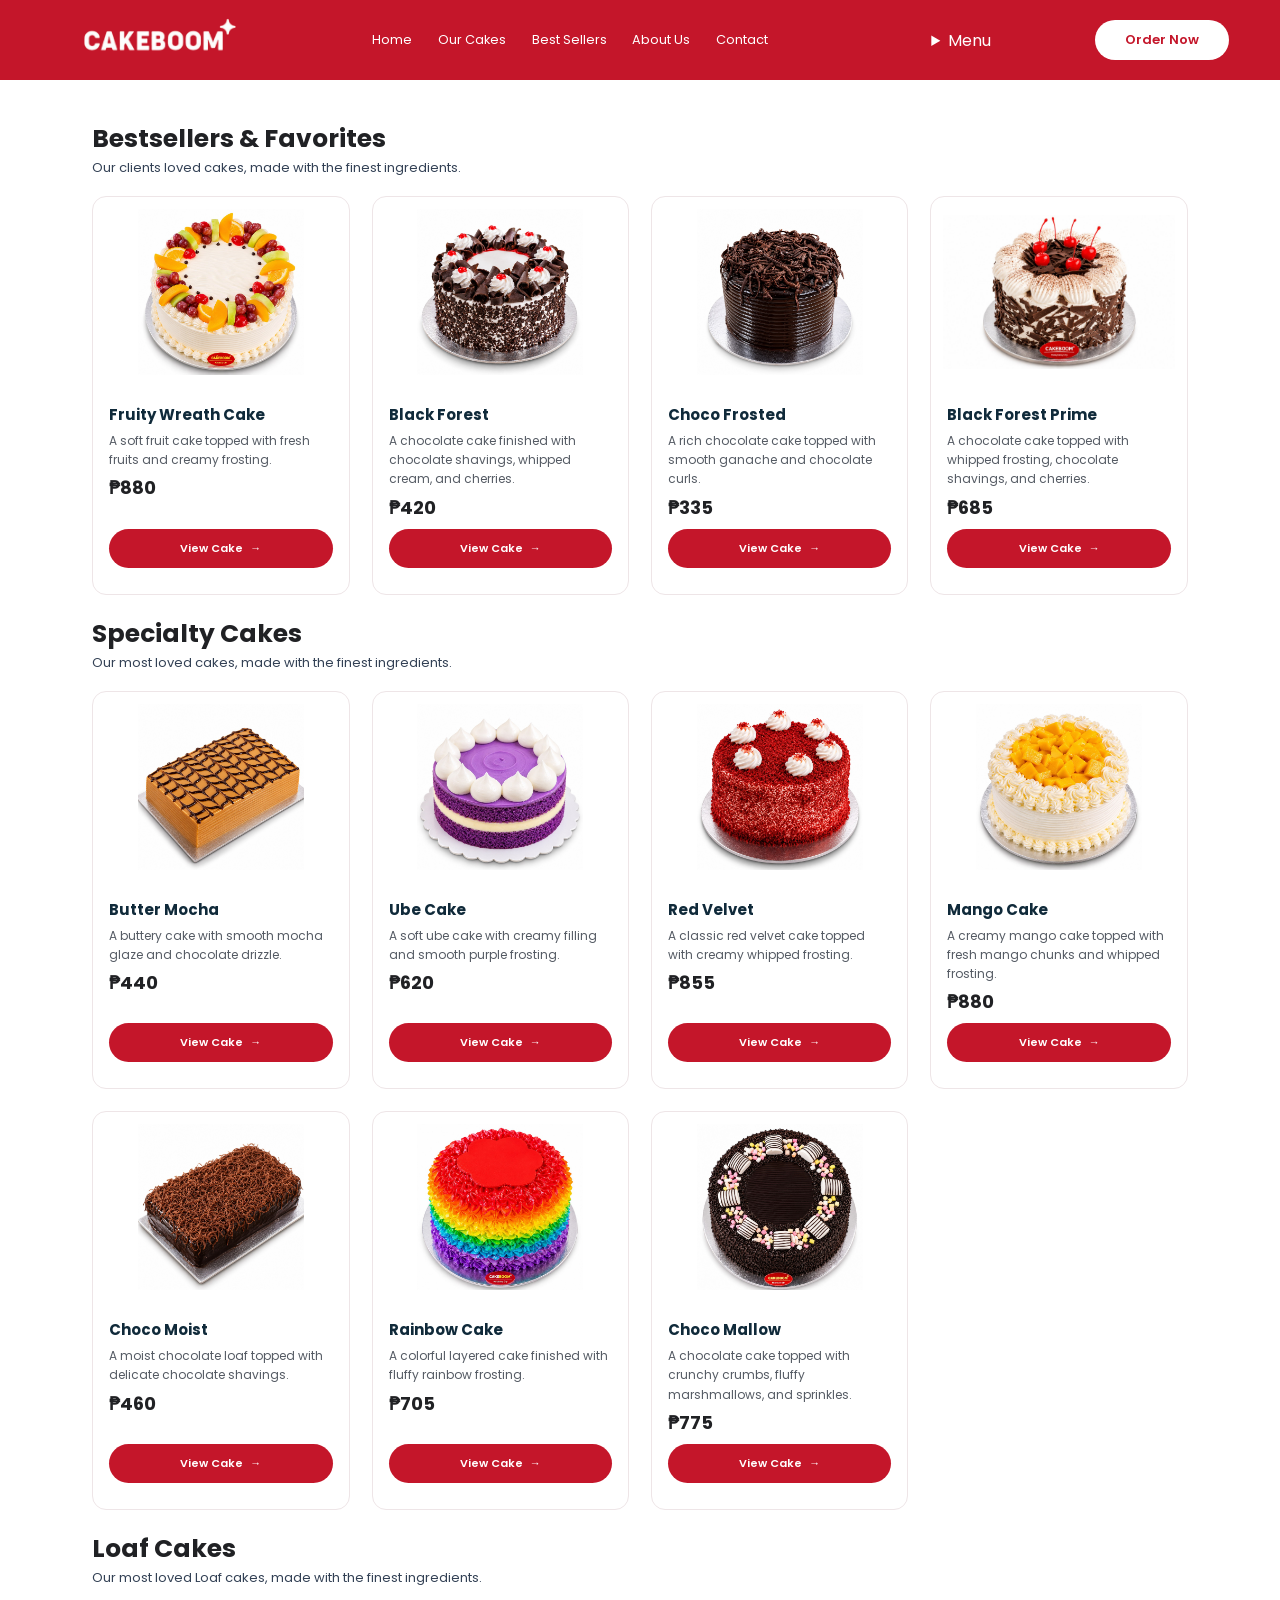
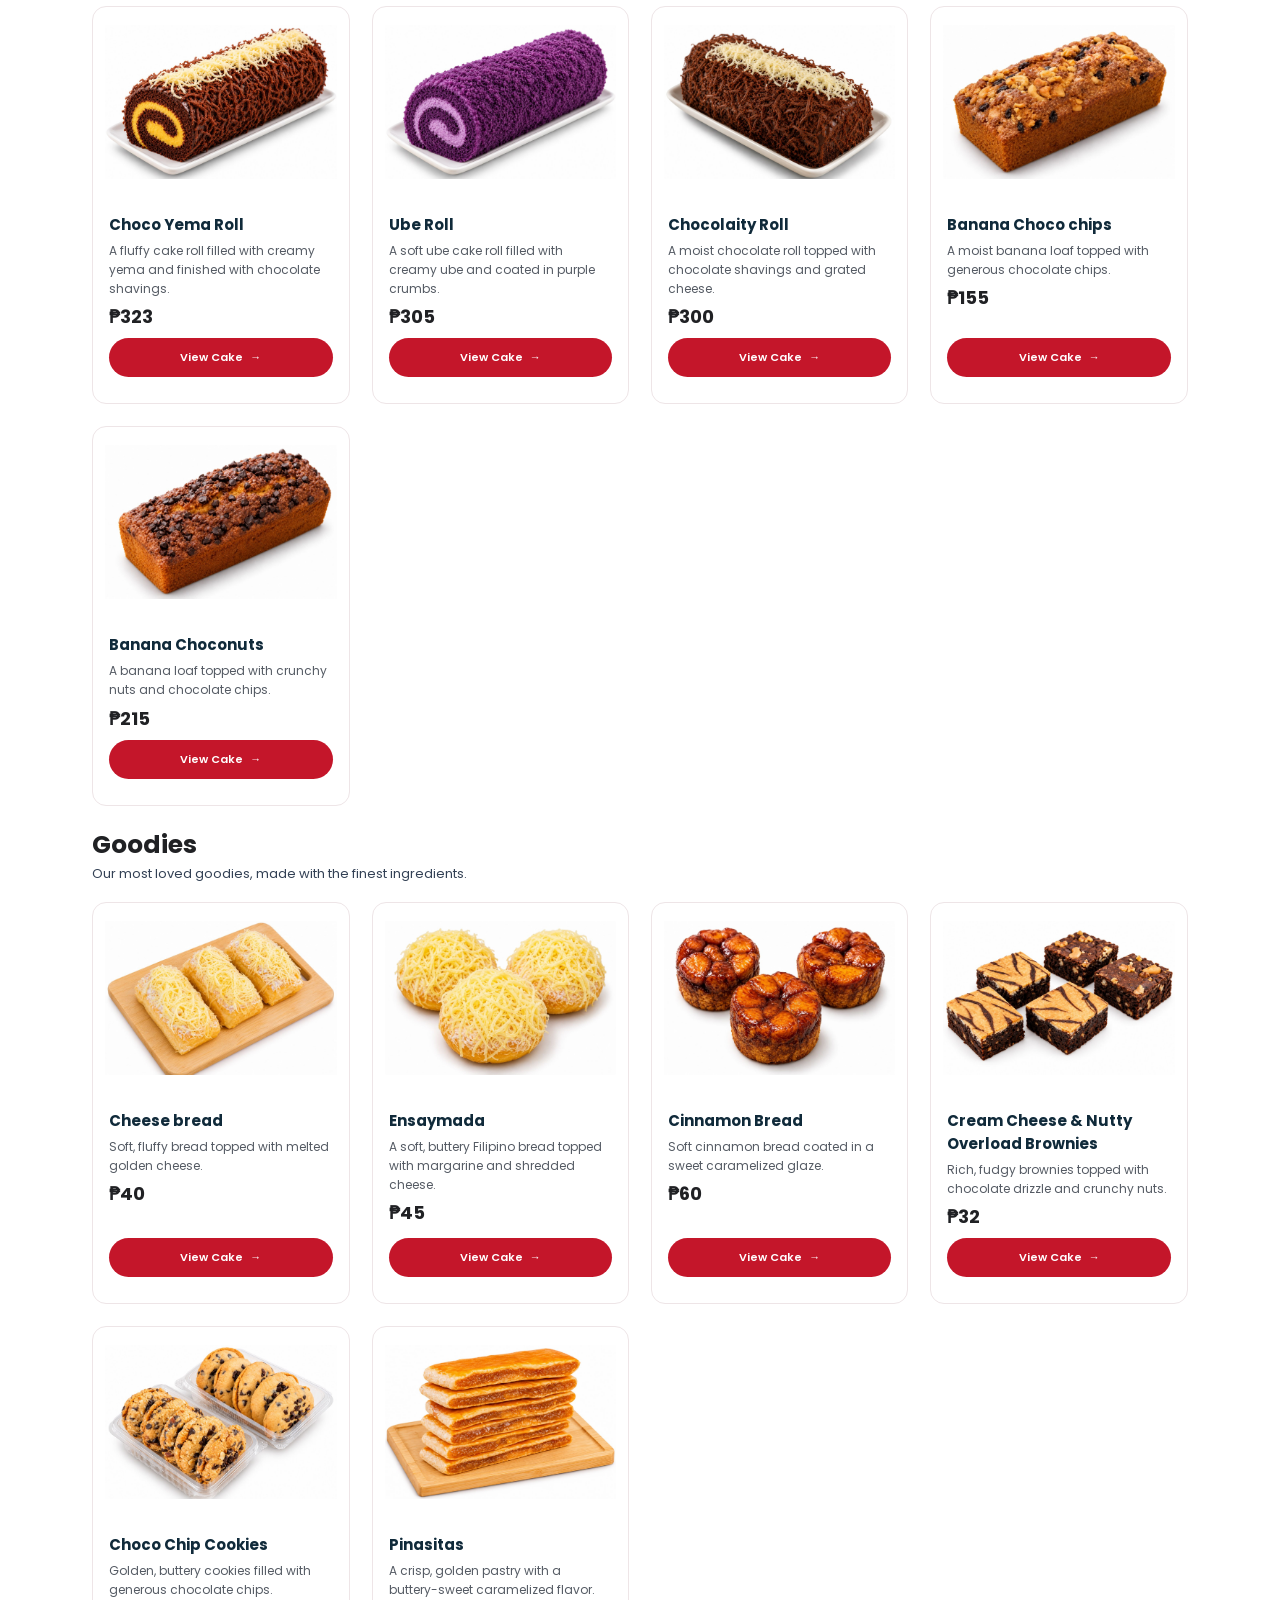
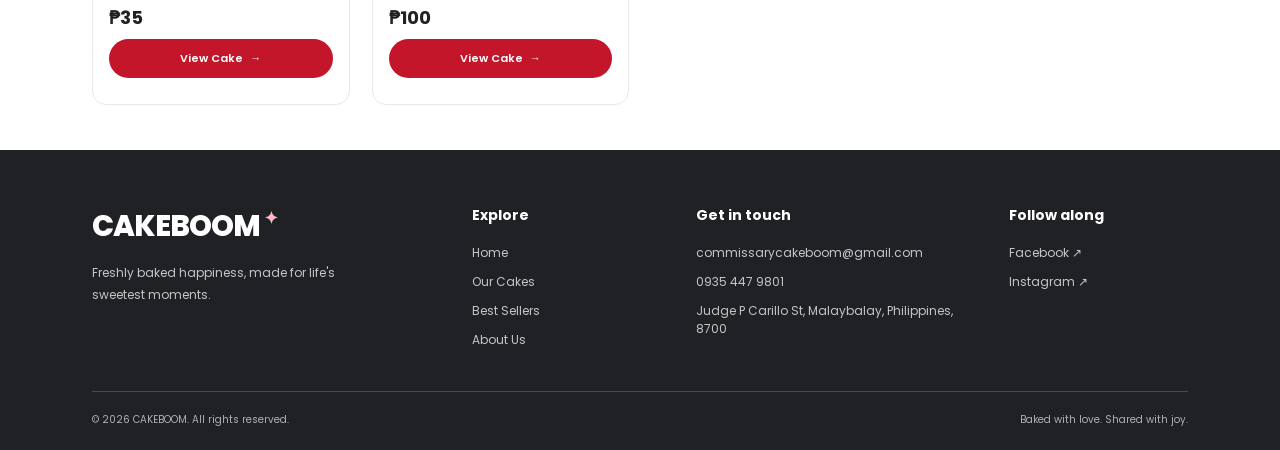
==== commit 245daf0a: "Add responsive sticky navigation to cakes page" ====
--- a/pages/cakes.html
+++ b/pages/cakes.html
@@ -21,34 +21,35 @@
     <title>Cakeboom</title>
   </head>
   <body>
-    <header>
+    <header class="site-header">
       <div class="header-wrapper">
         <div class="header-container">
-          <div>
-            <img
-              class="logo"
-              src="/assets/images/cakeboom-logo.png"
-              alt="CakeBoom Logo"
-            />
-          </div>
-          <div>
-            <nav>
+          <div class="header-brand">
+            <a href="/index.html" aria-label="CAKEBOOM home">
+              <img class="logo" src="/assets/images/cakeboom-logo.png" alt="CakeBoom Logo" />
+            </a>
+          </div>
+          <nav class="desktop-nav" aria-label="Main navigation">
+              <a href="/index.html">Home</a>
+              <a href="/pages/cakes.html">Our Cakes</a>
+              <a href="#bestsellers">Best Sellers</a>
+              <a href="/index.html#about">About Us</a>
+              <a href="/index.html#contact">Contact</a>
+          </nav>
+          <details class="mobile-menu">
+            <summary aria-label="Open navigation menu">
+              <span class="menu-lines" aria-hidden="true"><i></i><i></i><i></i></span>
+              <span>Menu</span>
+            </summary>
+            <nav aria-label="Mobile navigation">
               <a href="/index.html">Home</a>
               <a href="/pages/cakes.html">Our Cakes</a>
               <a href="#bestsellers">Best Sellers</a>
               <a href="/index.html#about">About Us</a>
               <a href="/index.html#contact">Contact</a>
             </nav>
-          </div>
-          <div>
-            <a
-              class="head-btn"
-              href="https://www.facebook.com/tastehappiness"
-              target="_blank" rel="noopener noreferrer"
-              rel="noopener noreferrer"
-              >Order Now</a
-            >
-          </div>
+          </details>
+          <a class="head-btn" href="https://www.facebook.com/tastehappiness" target="_blank" rel="noopener noreferrer">Order Now</a>
         </div>
       </div>
     </header>
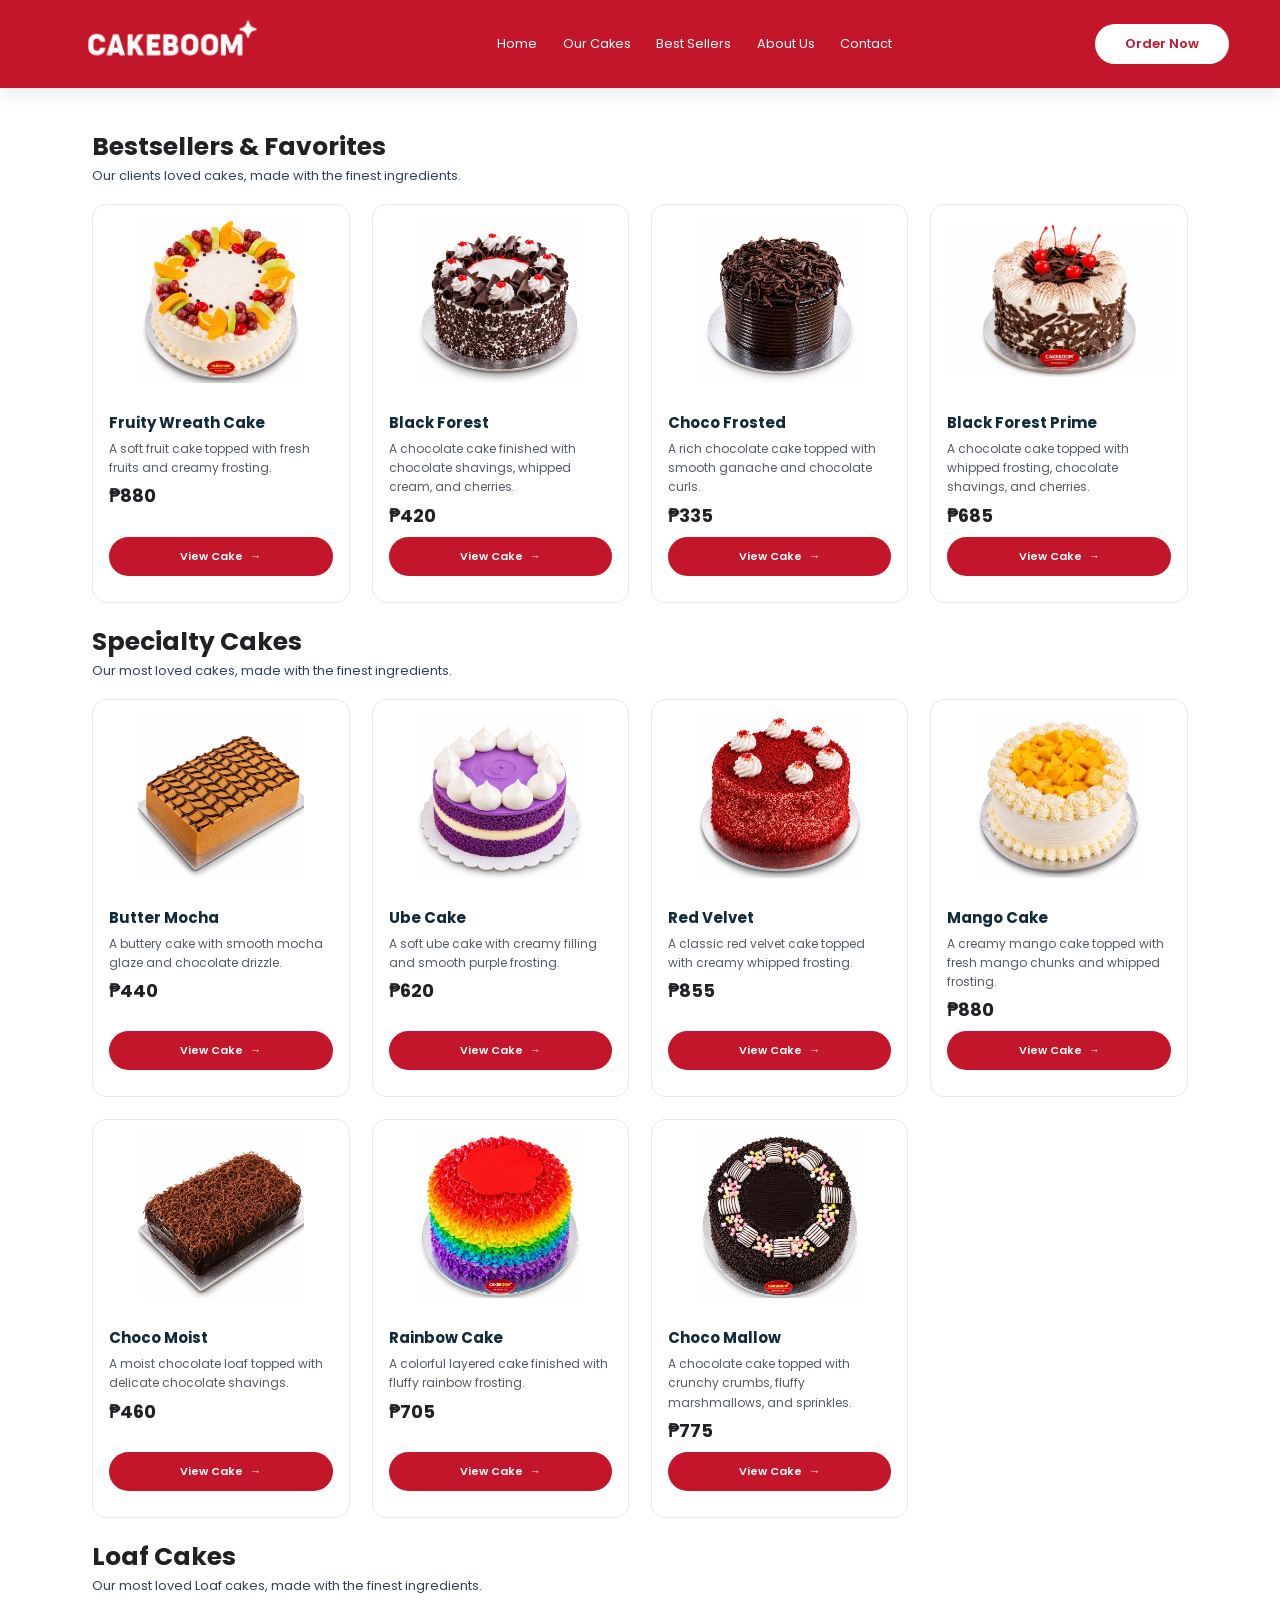
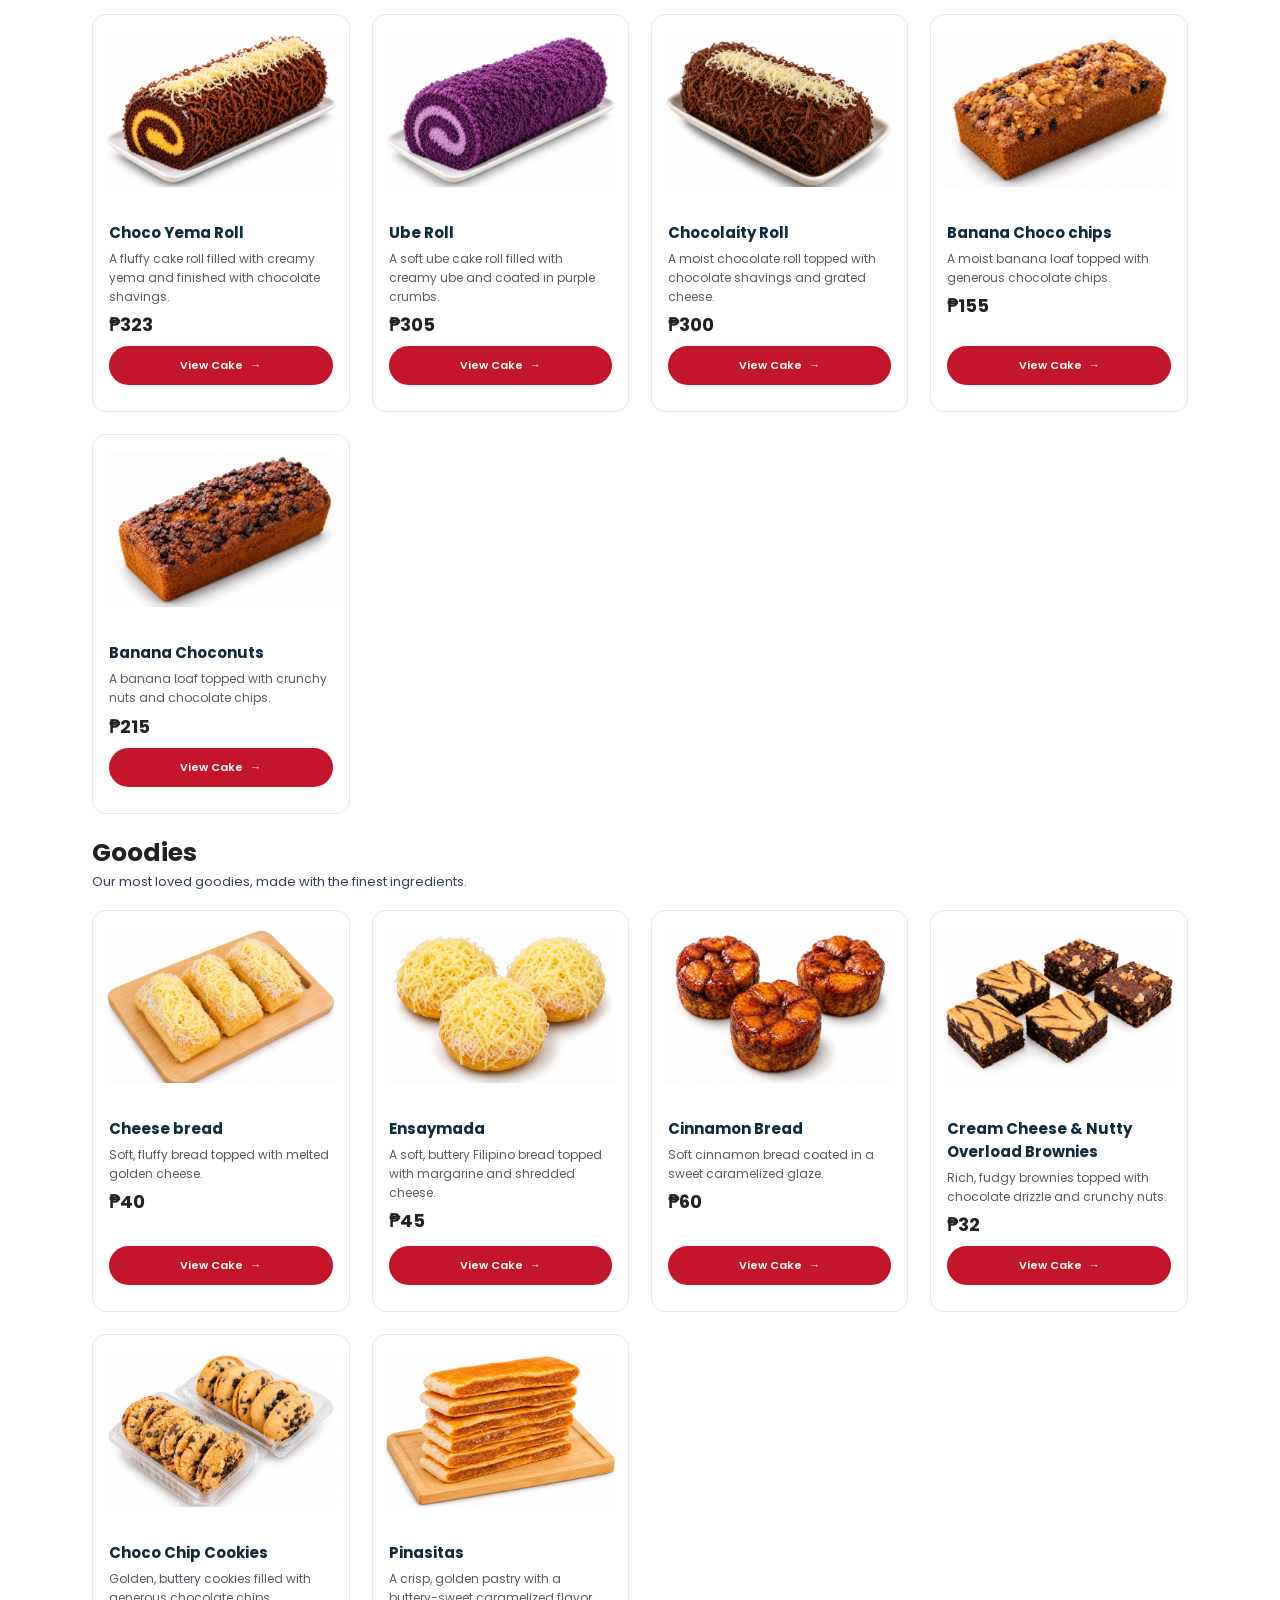
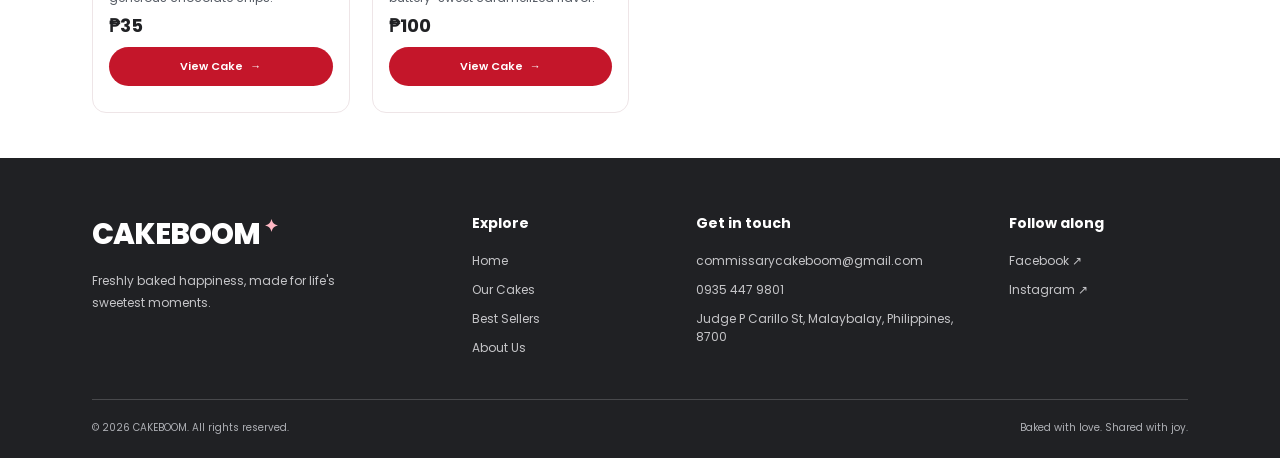
==== commit e380cae5: "Use icon-only mobile navigation menu" ====
--- a/pages/cakes.html
+++ b/pages/cakes.html
@@ -39,7 +39,6 @@
           <details class="mobile-menu">
             <summary aria-label="Open navigation menu">
               <span class="menu-lines" aria-hidden="true"><i></i><i></i><i></i></span>
-              <span>Menu</span>
             </summary>
             <nav aria-label="Mobile navigation">
               <a href="/index.html">Home</a>
--- a/css/homepage.css
+++ b/css/homepage.css
@@ -1439,3 +1439,672 @@
   font-weight: 700;
   letter-spacing: 1.5px;
 }
+
+
+/* RESPONSIVE STICKY HEADER + CSS-ONLY MOBILE MENU */
+.site-header {
+    position: sticky;
+    top: 0;
+    z-index: 950;
+}
+.header-wrapper {
+    height: 88px;
+    box-shadow: 0 5px 18px rgba(32, 33, 36, 0.10);
+}
+.header-container {
+    height: 88px;
+}
+.header-brand {
+    flex: 0 0 auto;
+}
+.logo {
+    width: clamp(175px, 19vw, 245px);
+}
+.desktop-nav {
+    display: flex;
+    align-items: center;
+    gap: clamp(14px, 1.8vw, 28px);
+    margin: 0;
+}
+.desktop-nav a {
+    position: relative;
+    color: #fff;
+    font-size: clamp(12px, 0.95vw, 14px);
+    text-decoration: none;
+    white-space: nowrap;
+}
+.mobile-menu {
+    display: none;
+}
+.mobile-menu summary {
+    list-style: none;
+    cursor: pointer;
+}
+.mobile-menu summary::-webkit-details-marker {
+    display: none;
+}
+.mobile-menu nav {
+    display: grid;
+    gap: 0;
+}
+.mobile-menu nav a {
+    display: block;
+    padding: 13px 16px;
+    color: #fff;
+    text-decoration: none;
+    font-size: 13px;
+    border-bottom: 1px solid rgba(255,255,255,0.14);
+}
+.mobile-menu nav a:last-child {
+    border-bottom: 0;
+}
+.mobile-menu nav a:hover,
+.mobile-menu nav a:focus-visible {
+    background: rgba(255,255,255,0.12);
+}
+@media (max-width: 900px) {
+    .desktop-nav {
+        gap: 12px;
+    }
+    .logo {
+        width: 180px;
+    }
+}
+@media (max-width: 760px) {
+    .header-wrapper,
+    .header-container {
+        height: 76px;
+    }
+    .header-container {
+        display: flex;
+        flex-wrap: nowrap;
+        gap: 12px;
+        padding: 0 5%;
+    }
+    .header-container > div {
+        order: initial;
+    }
+    .desktop-nav {
+        display: none;
+    }
+    .logo {
+        width: clamp(160px, 36vw, 205px);
+    }
+    .mobile-menu {
+        display: block;
+        position: relative;
+        margin-left: auto;
+    }
+    .mobile-menu summary {
+        display: inline-flex;
+        align-items: center;
+        gap: 9px;
+        padding: 10px 13px;
+        border: 1px solid rgba(255,255,255,0.65);
+        border-radius: 999px;
+        color: #fff;
+        font-size: 12px;
+        font-weight: 600;
+    }
+    .menu-lines {
+        display: grid;
+        gap: 4px;
+        width: 17px;
+    }
+    .menu-lines i {
+        display: block;
+        width: 17px;
+        height: 2px;
+        border-radius: 2px;
+        background: #fff;
+    }
+    .mobile-menu[open] summary {
+        background: rgba(255,255,255,0.13);
+    }
+    .mobile-menu nav {
+        position: absolute;
+        top: calc(100% + 12px);
+        right: 0;
+        z-index: 960;
+        width: min(260px, 84vw);
+        padding: 7px;
+        border: 1px solid rgba(255,255,255,0.18);
+        border-radius: 15px;
+        background: #a91022;
+        box-shadow: 0 16px 35px rgba(32,33,36,0.22);
+    }
+    .header-container .head-btn {
+        flex: 0 0 auto;
+        padding: 9px 14px;
+        font-size: 11px;
+    }
+}
+@media (max-width: 390px) {
+    .header-container {
+        gap: 8px;
+        padding: 0 4%;
+    }
+    .logo {
+        width: 142px;
+    }
+    .mobile-menu summary {
+        padding: 9px 10px;
+    }
+    .header-container .head-btn {
+        padding: 8px 10px;
+        font-size: 10px;
+    }
+}
+
+/* More compact two-column cake cards on narrow screens */
+@media (max-width: 520px) {
+    .cakes-grid {
+        grid-template-columns: repeat(2, minmax(0, 1fr));
+        gap: 12px;
+    }
+    .cake-image {
+        height: 122px;
+        padding: 8px;
+    }
+    .cake-info {
+        padding: 11px 10px;
+    }
+    .cake-info h3 {
+        font-size: 13px;
+        line-height: 1.35;
+    }
+    .cake-info > p:not(.cake-price) {
+        min-height: 4.8em;
+        font-size: 10px;
+        line-height: 1.5;
+    }
+    .cake-price {
+        font-size: 15px;
+    }
+    .cake-link {
+        padding: 9px 8px;
+        font-size: 10px;
+    }
+}
+
+/* About story redesign */
+.about-section {
+    padding: clamp(65px, 8vw, 110px) 7.2%;
+    background: linear-gradient(145deg, #fff 0%, #fce8ec 100%);
+}
+.about-story-wrap {
+    display: grid;
+    grid-template-columns: minmax(0, 0.95fr) minmax(0, 1.05fr);
+    align-items: center;
+    gap: clamp(35px, 7vw, 90px);
+    max-width: 1300px;
+    margin: 0 auto 82px;
+}
+.about-story-copy h2 {
+    margin: 0 0 24px;
+    color: var(--text-color);
+    font-size: clamp(38px, 5.2vw, 66px);
+    line-height: 1.08;
+    letter-spacing: -2.5px;
+}
+.about-story-copy h2 span {
+    color: var(--primary-color);
+}
+.about-story-copy > p:not(.section-eyebrow) {
+    max-width: 530px;
+    color: #555b64;
+    font-size: 14px;
+    line-height: 1.9;
+    margin-bottom: 17px;
+}
+.about-story-copy .about-story-lead {
+    color: var(--text-color);
+    font-size: 19px;
+    font-weight: 600;
+    line-height: 1.55;
+}
+.about-story-visual {
+    position: relative;
+    min-height: 430px;
+    padding: 0 0 34px 34px;
+}
+.about-story-visual::before {
+    content: "";
+    position: absolute;
+    inset: 34px 0 0 0;
+    border-radius: 24px;
+    background: #c4162a;
+}
+.about-story-visual > img {
+    position: relative;
+    display: block;
+    width: 100%;
+    height: 420px;
+    border-radius: 22px;
+    object-fit: cover;
+    object-position: center;
+    box-shadow: 0 18px 45px rgba(32,33,36,0.13);
+}
+.about-photo-note {
+    position: absolute;
+    right: -18px;
+    bottom: 0;
+    display: grid;
+    gap: 8px;
+    padding: 19px 23px;
+    border-radius: 15px;
+    background: #fff;
+    box-shadow: 0 12px 35px rgba(32,33,36,0.13);
+}
+.about-photo-note span,
+.contact-map-heading span {
+    color: var(--primary-color);
+    font-size: 9px;
+    font-weight: 700;
+    letter-spacing: 1.8px;
+}
+.about-photo-note strong {
+    color: var(--text-color);
+    font-size: 17px;
+    line-height: 1.3;
+}
+.about-values {
+    max-width: 1300px;
+    margin: 0 auto;
+    padding: clamp(28px, 4vw, 48px);
+    border-radius: 24px;
+    background: var(--primary-color);
+    color: #fff;
+}
+.about-values-heading {
+    margin-bottom: 27px;
+}
+.about-values-heading .section-eyebrow {
+    margin-bottom: 9px;
+    color: #ffdce2;
+}
+.about-values-heading h2 {
+    margin-bottom: 8px;
+    font-size: clamp(27px, 3.2vw, 40px);
+    line-height: 1.15;
+}
+.about-values-heading > p:last-child {
+    color: #ffe9ed;
+    font-size: 13px;
+}
+.about-values-grid {
+    display: grid;
+    grid-template-columns: repeat(4, minmax(0, 1fr));
+    gap: 13px;
+}
+.about-value-card {
+    min-width: 0;
+    padding: 22px 18px;
+    border: 1px solid rgba(255,255,255,0.25);
+    border-radius: 15px;
+    background: rgba(255,255,255,0.10);
+}
+.about-value-card > span {
+    display: block;
+    margin-bottom: 20px;
+    color: #ffdce2;
+    font-size: 11px;
+    font-weight: 700;
+    letter-spacing: 1px;
+}
+.about-value-card h3 {
+    margin-bottom: 8px;
+    color: #fff;
+    font-size: 15px;
+}
+.about-value-card p {
+    color: #ffe9ed;
+    font-size: 11px;
+    line-height: 1.7;
+}
+.about-value-card:hover {
+    background: rgba(255,255,255,0.17);
+    transform: translateY(-3px);
+}
+
+/* Contact map */
+.contact-map-card {
+    position: relative;
+    z-index: 1;
+    margin-top: 22px;
+    overflow: hidden;
+    border: 1px solid #f1e5e7;
+    border-radius: 15px;
+    background: #fff;
+}
+.contact-map-heading {
+    display: flex;
+    align-items: center;
+    justify-content: space-between;
+    gap: 12px;
+    padding: 13px 15px;
+}
+.contact-map-heading a {
+    color: var(--primary-color);
+    font-size: 11px;
+    font-weight: 600;
+    text-decoration: none;
+}
+.contact-map-card iframe {
+    display: block;
+    width: 100%;
+    height: 235px;
+    border: 0;
+}
+@media (max-width: 760px) {
+    .about-story-wrap {
+        grid-template-columns: 1fr;
+        gap: 35px;
+        margin-bottom: 55px;
+    }
+    .about-story-visual {
+        min-height: 330px;
+        padding: 0 0 24px 20px;
+    }
+    .about-story-visual > img {
+        height: 320px;
+    }
+    .about-photo-note {
+        right: -5px;
+    }
+    .about-values-grid {
+        grid-template-columns: repeat(2, minmax(0, 1fr));
+    }
+    .contact-map-card iframe {
+        height: 220px;
+    }
+}
+@media (max-width: 520px) {
+    .about-section {
+        padding-right: 5%;
+        padding-left: 5%;
+    }
+    .about-story-copy h2 {
+        font-size: clamp(36px, 10vw, 48px);
+    }
+    .about-story-visual {
+        min-height: 270px;
+        padding-left: 12px;
+    }
+    .about-story-visual > img {
+        height: 260px;
+    }
+    .about-values {
+        padding: 25px 18px;
+        border-radius: 18px;
+    }
+    .about-values-grid {
+        grid-template-columns: 1fr 1fr;
+        gap: 9px;
+    }
+    .about-value-card {
+        padding: 17px 13px;
+    }
+    .about-value-card h3 {
+        font-size: 13px;
+    }
+    .about-value-card p {
+        font-size: 10px;
+    }
+}
+
+/* Keep desktop and disclosure navigation independent of legacy header rules */
+.header-container .desktop-nav {
+    margin: 0;
+}
+.header-container .mobile-menu nav {
+    margin: 0;
+    flex-wrap: initial;
+    justify-content: initial;
+    align-items: stretch;
+}
+
+
+/* MOBILE HEADER OVERRIDE — hide desktop links and keep brand/menu aligned */
+@media (max-width: 760px) {
+    .header-container {
+        display: flex;
+        flex-direction: row;
+        flex-wrap: nowrap;
+        align-items: center;
+        justify-content: space-between;
+        gap: 10px;
+        padding: 0 5%;
+    }
+    .header-container > .header-brand {
+        order: 1;
+        flex: 0 1 auto;
+        min-width: 0;
+        margin: 0 auto 0 0;
+    }
+    .header-container > .desktop-nav {
+        display: none !important;
+    }
+    .header-container > .mobile-menu {
+        order: 2;
+        display: block;
+        flex: 0 0 auto;
+        margin: 0;
+    }
+    .header-container > .head-btn {
+        order: 3;
+        flex: 0 0 auto;
+        margin: 0;
+    }
+    .header-container .mobile-menu nav {
+        display: grid;
+        position: absolute;
+        top: calc(100% + 12px);
+        right: 0;
+        left: auto;
+        width: min(260px, 84vw);
+        flex-direction: column;
+        align-items: stretch;
+        justify-content: initial;
+        flex-wrap: nowrap;
+        gap: 0;
+        margin: 0;
+        padding: 7px;
+        border: 1px solid rgba(255,255,255,0.18);
+        border-radius: 15px;
+        background: #a91022;
+        box-shadow: 0 16px 35px rgba(32,33,36,0.22);
+    }
+    .header-container .mobile-menu nav a {
+        display: block;
+        width: 100%;
+        margin: 0;
+        padding: 13px 16px;
+    }
+}
+@media (max-width: 390px) {
+    .header-container {
+        gap: 7px;
+        padding: 0 4%;
+    }
+    .header-container .logo {
+        width: 138px;
+    }
+    .header-container > .head-btn {
+        padding: 8px 9px;
+        font-size: 10px;
+    }
+}
+
+/* Compact, redesigned contact section */
+.contact-section {
+    padding: clamp(60px, 7vw, 92px) 7.2%;
+    background: linear-gradient(135deg, #fff 0%, #fff2f4 100%);
+}
+.contact-redesign {
+    grid-template-columns: minmax(0, 0.82fr) minmax(0, 1.18fr);
+    align-items: start;
+    gap: clamp(30px, 5vw, 70px);
+}
+.contact-redesign .contact-copy {
+    max-width: 520px;
+}
+.contact-redesign .contact-copy h2 {
+    margin: 10px 0 18px;
+}
+.contact-location-note {
+    display: flex;
+    align-items: flex-start;
+    gap: 12px;
+    margin-top: 30px;
+    padding-top: 20px;
+    border-top: 1px solid #f0dfe2;
+}
+.contact-location-pin {
+    display: grid;
+    flex: 0 0 36px;
+    width: 36px;
+    height: 36px;
+    place-items: center;
+    border-radius: 50%;
+    background: #fce8ec;
+    color: var(--primary-color);
+    font-size: 20px;
+}
+.contact-location-note > span:last-child {
+    display: grid;
+    gap: 4px;
+}
+.contact-location-note strong {
+    color: var(--text-color);
+    font-size: 13px;
+}
+.contact-location-note small {
+    color: #77777d;
+    font-size: 11px;
+    line-height: 1.5;
+}
+.contact-panel {
+    min-width: 0;
+    padding: clamp(20px, 3vw, 30px);
+    border: 1px solid #f0dfe2;
+    border-radius: 22px;
+    background: #fff;
+    box-shadow: 0 16px 42px rgba(65, 25, 32, 0.07);
+}
+.contact-panel-heading {
+    margin-bottom: 18px;
+}
+.contact-panel-heading h3 {
+    margin: 7px 0 5px;
+    color: var(--text-color);
+    font-size: clamp(21px, 2.4vw, 28px);
+    line-height: 1.2;
+}
+.contact-panel-heading p {
+    color: #77777d;
+    font-size: 12px;
+    line-height: 1.6;
+}
+.contact-quick-links {
+    display: grid;
+    grid-template-columns: repeat(2, minmax(0, 1fr));
+    gap: 10px;
+}
+.contact-quick-links a {
+    display: flex;
+    min-width: 0;
+    align-items: center;
+    gap: 10px;
+    padding: 12px;
+    border: 1px solid #f2e5e7;
+    border-radius: 12px;
+    background: #fffafb;
+    color: var(--text-color);
+    text-decoration: none;
+    transition: border-color .2s ease, background .2s ease, transform .2s ease;
+}
+.contact-quick-links a:hover {
+    transform: translateY(-2px);
+    border-color: #e8aab5;
+    background: #fff4f6;
+}
+.quick-link-icon {
+    display: grid;
+    flex: 0 0 34px;
+    width: 34px;
+    height: 34px;
+    place-items: center;
+    border-radius: 10px;
+    background: #fce8ec;
+    color: var(--primary-color);
+    font-size: 17px;
+    font-weight: 700;
+}
+.contact-quick-links a > span:nth-child(2) {
+    display: grid;
+    min-width: 0;
+    gap: 3px;
+}
+.contact-quick-links strong {
+    color: var(--text-color);
+    font-size: 12px;
+}
+.contact-quick-links small {
+    overflow-wrap: anywhere;
+    color: #85858a;
+    font-size: 10px;
+    line-height: 1.4;
+}
+.quick-link-arrow {
+    margin-left: auto;
+    color: var(--primary-color);
+    font-size: 13px;
+}
+.contact-panel .contact-map-card {
+    margin-top: 15px;
+}
+.contact-panel .contact-map-card iframe {
+    height: 190px;
+}
+@media (max-width: 900px) {
+    .contact-redesign {
+        grid-template-columns: 1fr;
+        gap: 28px;
+    }
+    .contact-redesign .contact-copy {
+        max-width: 680px;
+    }
+}
+@media (max-width: 520px) {
+    .contact-section {
+        padding: 52px 5%;
+    }
+    .contact-panel {
+        padding: 17px;
+        border-radius: 17px;
+    }
+    .contact-quick-links {
+        gap: 8px;
+    }
+    .contact-quick-links a {
+        gap: 8px;
+        padding: 10px 8px;
+    }
+    .quick-link-icon {
+        flex-basis: 30px;
+        width: 30px;
+        height: 30px;
+    }
+    .contact-quick-links small {
+        font-size: 9px;
+    }
+    .contact-panel .contact-map-card iframe {
+        height: 175px;
+    }
+}
+@media (max-width: 350px) {
+    .contact-quick-links {
+        grid-template-columns: 1fr;
+    }
+}
